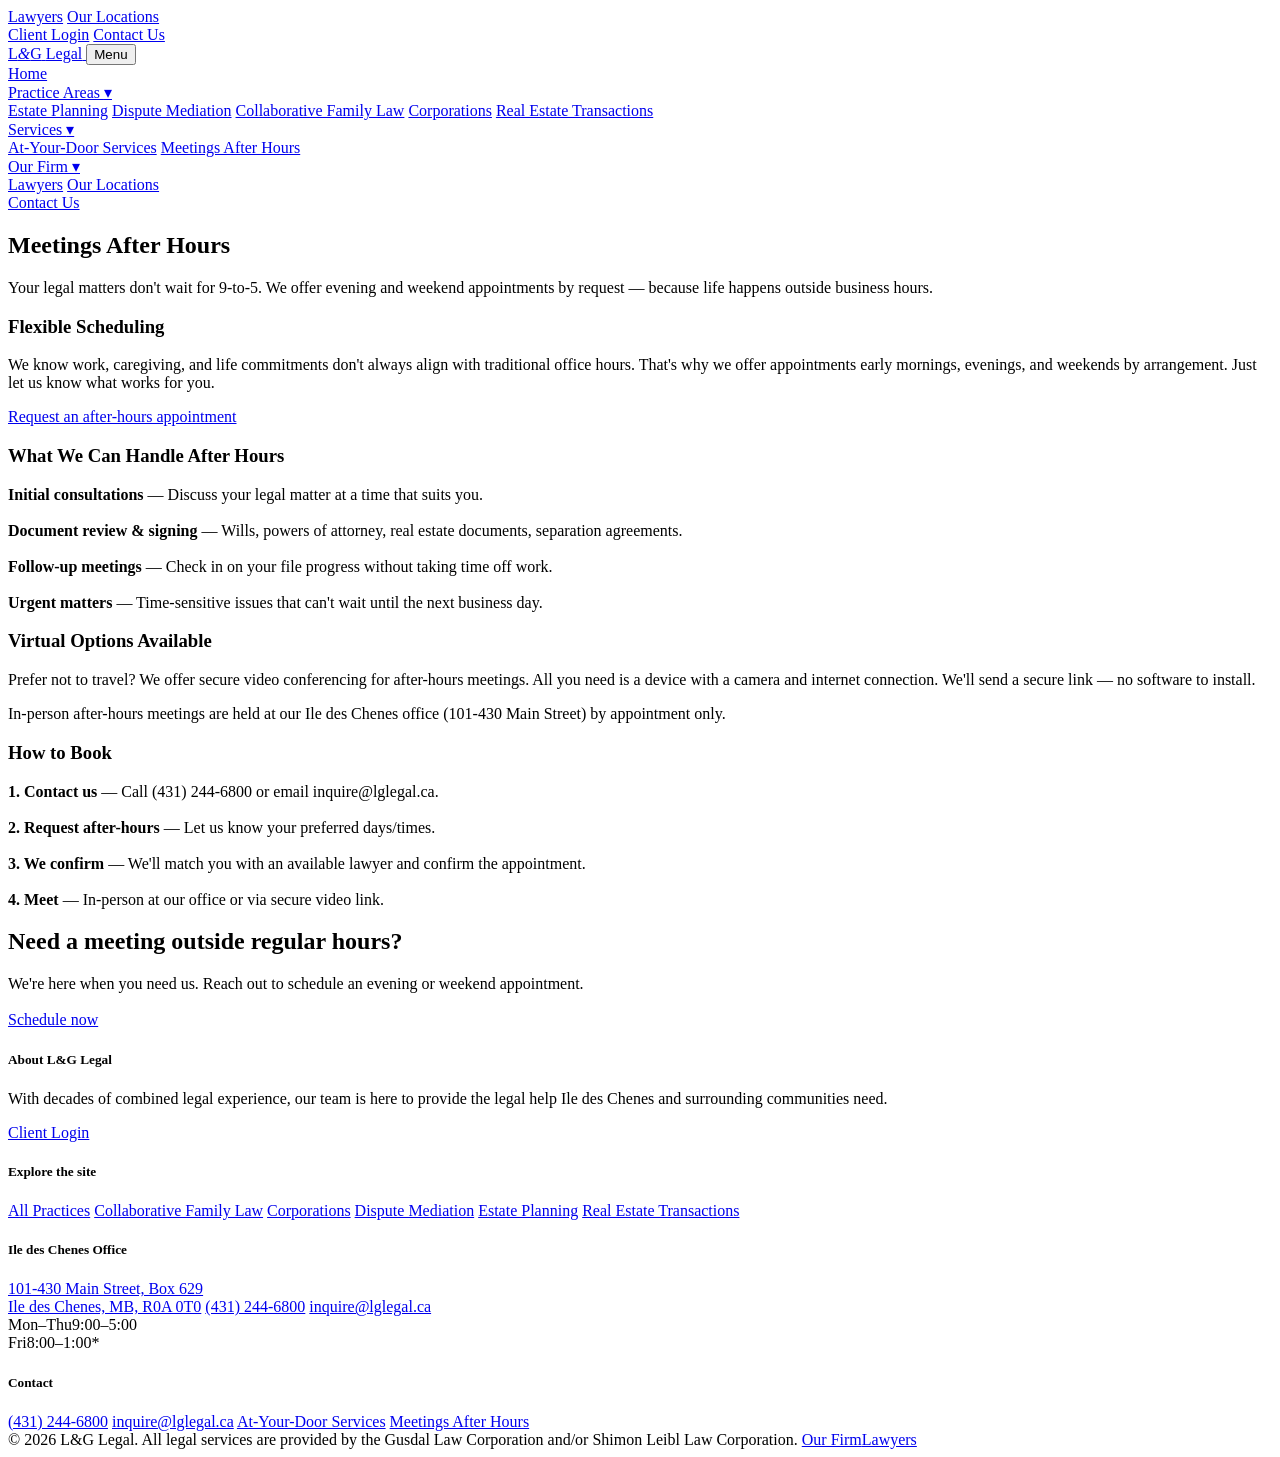
==== after-hours.html @ 97874a37 "Add files via upload" ====
<!DOCTYPE html>
<html lang="en">
<head>
<meta charset="UTF-8">
<meta name="viewport" content="width=device-width, initial-scale=1, viewport-fit=cover">
<title>Meetings After Hours — L&G Legal</title>
<link rel="icon" type="image/svg+xml" href="data:image/svg+xml,<svg xmlns='http://www.w3.org/2000/svg' viewBox='0 0 100 100'><text y='.9em' font-size='90'>⚖</text></svg>">
<link rel="preconnect" href="https://fonts.googleapis.com">
<link rel="preconnect" href="https://fonts.gstatic.com" crossorigin>
<link href="https://fonts.googleapis.com/css2?family=Fraunces:ital,opsz,wght@0,9..144,400;0,9..144,500;0,9..144,600;1,9..144,500&family=Playfair+Display:ital,wght@0,400;0,500;0,600;0,700;1,400;1,500;1,600;1,700&family=Public+Sans:wght@400;500;600;700&display=swap" rel="stylesheet">
<link rel="stylesheet" href="css/styles.css">
</head>
<body>

<header class="site">
  <div class="topbar">
    <div class="wrap">
      <div class="topbar-left">
        <a href="lawyers.html">Lawyers</a>
        <a href="contact.html">Our Locations</a>
      </div>
      <div class="topbar-right">
        <a href="https://client.cosmolex.com" target="_blank" rel="noopener">Client Login</a>
        <a class="btn-contact-sm" href="contact.html">Contact Us</a>
      </div>
    </div>
  </div>
  <div class="wrap navbar">
    <a class="logo" href="index.html">
      <span class="mark">L<em>&</em>G</span>
      <span class="word">Legal</span>
    </a>
    <button class="menu-toggle" id="menuToggle" aria-expanded="false" aria-controls="mainNav">Menu</button>
    <nav class="main" id="mainNav">
      <a href="index.html">Home</a>
      <div class="has-drop" id="paDrop">
        <a href="practice-areas.html">Practice Areas <span class="caret">▾</span></a>
        <div class="dropdown">
          <a href="practice-areas.html#estate-planning">Estate Planning</a>
          <a href="practice-areas.html#dispute-mediation">Dispute Mediation</a>
          <a href="practice-areas.html#collaborative-family-law">Collaborative Family Law</a>
          <a href="practice-areas.html#corporations">Corporations</a>
          <a href="practice-areas.html#real-estate-transactions">Real Estate Transactions</a>
        </div>
      </div>
      <div class="has-drop" id="servicesDrop">
        <a href="#">Services <span class="caret">▾</span></a>
        <div class="dropdown">
          <a href="at-your-door.html">At-Your-Door Services</a>
          <a href="after-hours.html">Meetings After Hours</a>
        </div>
      </div>
      <div class="has-drop" id="firmDrop">
        <a href="lawyers.html">Our Firm <span class="caret">▾</span></a>
        <div class="dropdown">
          <a href="lawyers.html">Lawyers</a>
          <a href="contact.html">Our Locations</a>
        </div>
      </div>
      <a href="contact.html">Contact Us</a>
    </nav>
  </div>
</header>

<main>
  <section class="services-hero">
    <div class="wrap">
      <h1>Meetings After Hours</h1>
      <p>Your legal matters don't wait for 9-to-5. We offer evening and weekend appointments by request — because life happens outside business hours.</p>
    </div>
  </section>

  <section class="services-content">
    <div class="wrap">
      <div class="services-grid">
        <div class="service-card">
          <h3>Flexible Scheduling</h3>
          <p>We know work, caregiving, and life commitments don't always align with traditional office hours. That's why we offer appointments early mornings, evenings, and weekends by arrangement. Just let us know what works for you.</p>
          <a class="btn btn-primary" href="contact.html">Request an after-hours appointment</a>
        </div>
        <div class="service-card">
          <h3>What We Can Handle After Hours</h3>
          <p><strong>Initial consultations</strong> — Discuss your legal matter at a time that suits you.<br><br>
          <strong>Document review & signing</strong> — Wills, powers of attorney, real estate documents, separation agreements.<br><br>
          <strong>Follow-up meetings</strong> — Check in on your file progress without taking time off work.<br><br>
          <strong>Urgent matters</strong> — Time-sensitive issues that can't wait until the next business day.</p>
        </div>
        <div class="service-card">
          <h3>Virtual Options Available</h3>
          <p>Prefer not to travel? We offer secure video conferencing for after-hours meetings. All you need is a device with a camera and internet connection. We'll send a secure link — no software to install.</p>
          <p style="margin-top:1rem;">In-person after-hours meetings are held at our Ile des Chenes office (101-430 Main Street) by appointment only.</p>
        </div>
        <div class="service-card">
          <h3>How to Book</h3>
          <p><strong>1. Contact us</strong> — Call (431) 244-6800 or email inquire@lglegal.ca.<br><br>
          <strong>2. Request after-hours</strong> — Let us know your preferred days/times.<br><br>
          <strong>3. We confirm</strong> — We'll match you with an available lawyer and confirm the appointment.<br><br>
          <strong>4. Meet</strong> — In-person at our office or via secure video link.</p>
        </div>
      </div>
    </div>
  </section>

  <section class="re-callout">
    <div class="wrap">
      <div class="re-intro">
        <h2>Need a meeting outside regular hours?</h2>
        <p>We're here when you need us. Reach out to schedule an evening or weekend appointment.</p>
        <p style="margin-top:18px;"><a class="btn btn-primary" href="contact.html">Schedule now</a></p>
      </div>
    </div>
  </section>
</main>

<footer>
  <div class="wrap">
    <div class="footer-grid">
      <div>
        <h5>About L&G Legal</h5>
        <p>With decades of combined legal experience, our team is here to provide the legal help Ile des Chenes and surrounding communities need.</p>
        <a href="https://client.cosmolex.com" target="_blank" rel="noopener">Client Login</a>
      </div>
      <div>
        <h5>Explore the site</h5>
        <a href="practice-areas.html">All Practices</a>
        <a href="practice-areas.html#collaborative-family-law">Collaborative Family Law</a>
        <a href="practice-areas.html#corporations">Corporations</a>
        <a href="practice-areas.html#dispute-mediation">Dispute Mediation</a>
        <a href="practice-areas.html#estate-planning">Estate Planning</a>
        <a href="practice-areas.html#real-estate-transactions">Real Estate Transactions</a>
      </div>
      <div>
        <h5>Ile des Chenes Office</h5>
        <a href="contact.html#ile-des-chenes" style="margin-bottom:2px;">101-430 Main Street, Box 629<br>Ile des Chenes, MB, R0A 0T0</a>
        <a href="tel:+14312446800">(431) 244-6800</a>
        <a href="mailto:inquire@lglegal.ca">inquire@lglegal.ca</a>
        <div class="foot-hours">
          <div><span>Mon–Thu</span><span>9:00–5:00</span></div>
          <div><span>Fri</span><span>8:00–1:00*</span></div>
        </div>
      </div>
      <div>
        <h5>Contact</h5>
        <a href="tel:+14312446800">(431) 244-6800</a>
        <a href="mailto:inquire@lglegal.ca">inquire@lglegal.ca</a>
        <a href="at-your-door.html">At-Your-Door Services</a>
        <a href="after-hours.html">Meetings After Hours</a>
      </div>
    </div>
    <div class="bottom-bar">
      <span id="copyLine">© 2026 L&G Legal. All legal services are provided by the Gusdal Law Corporation and/or Shimon Leibl Law Corporation.</span>
      <span><a href="lawyers.html" style="display:inline;">Our Firm</a><a href="lawyers.html" style="display:inline;">Lawyers</a></span>
    </div>
  </div>
</footer>

<script src="js/main.js"></script>
</body>
</html>
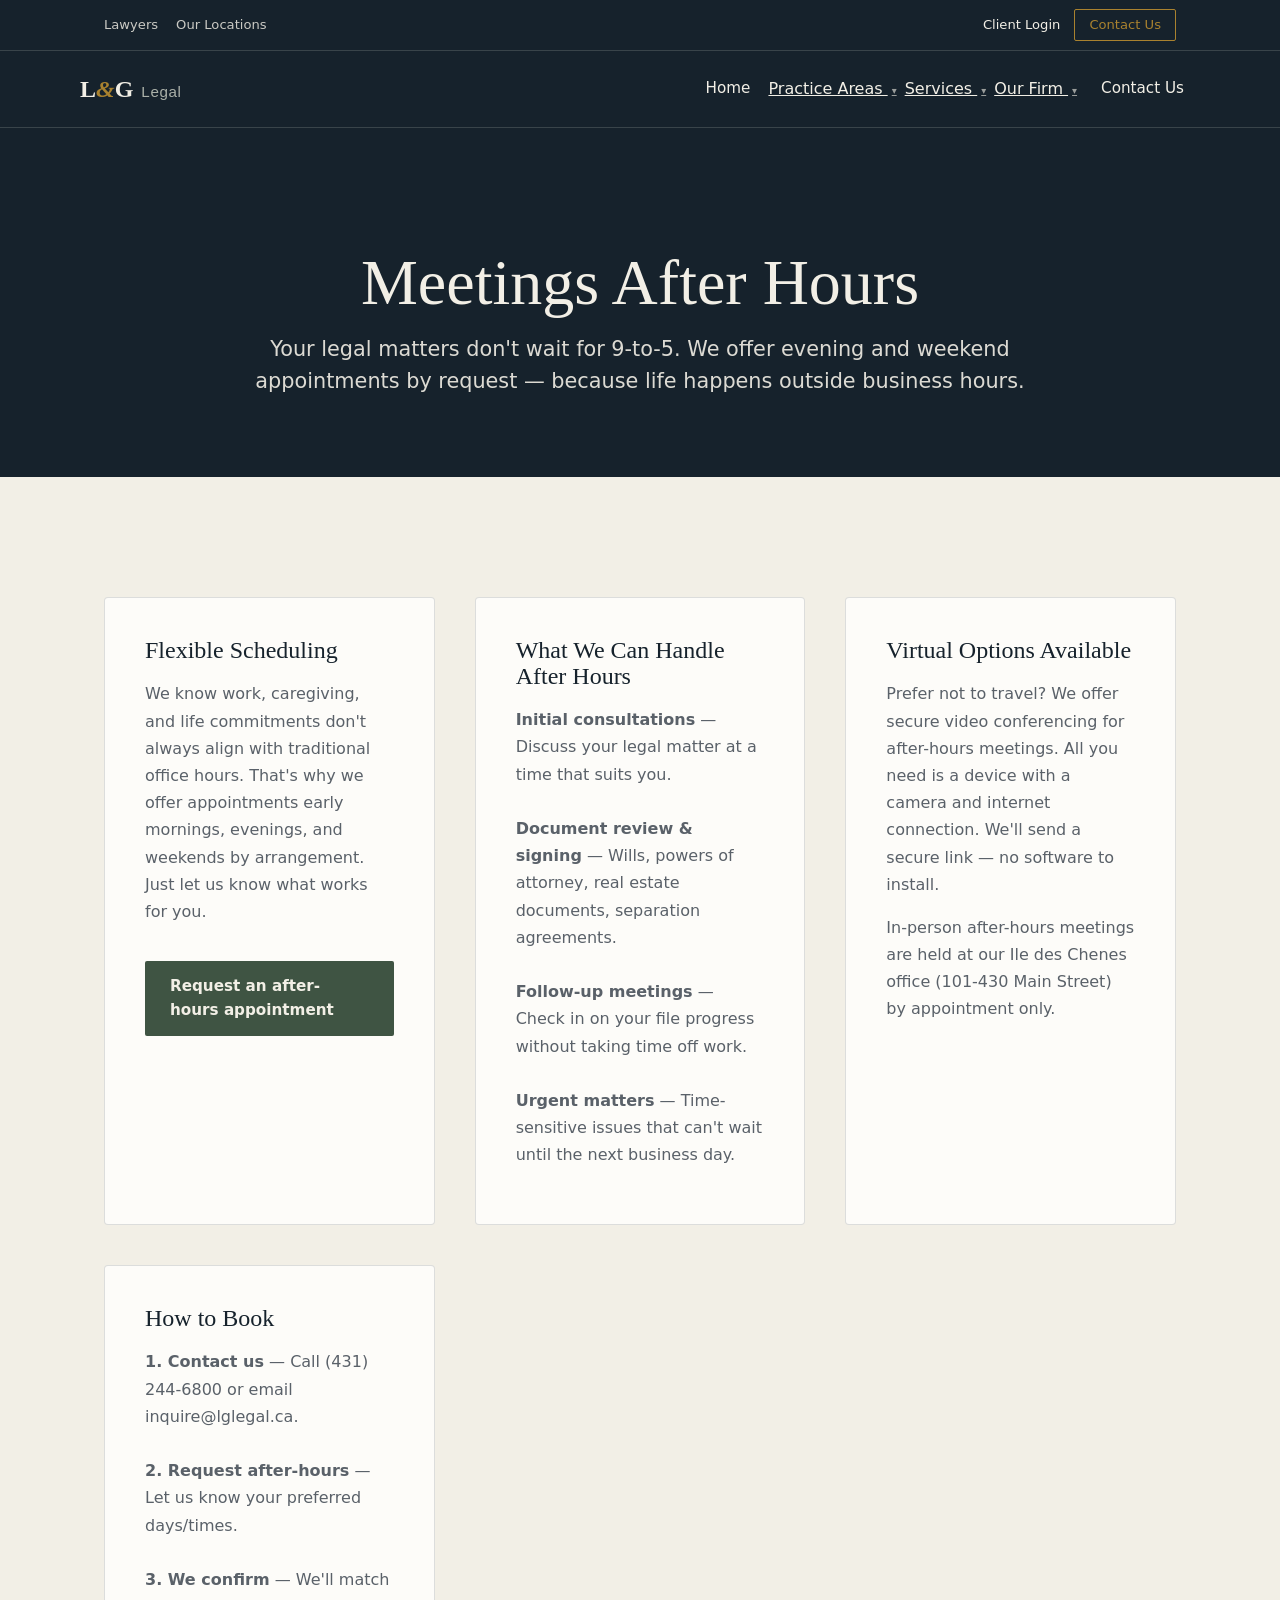
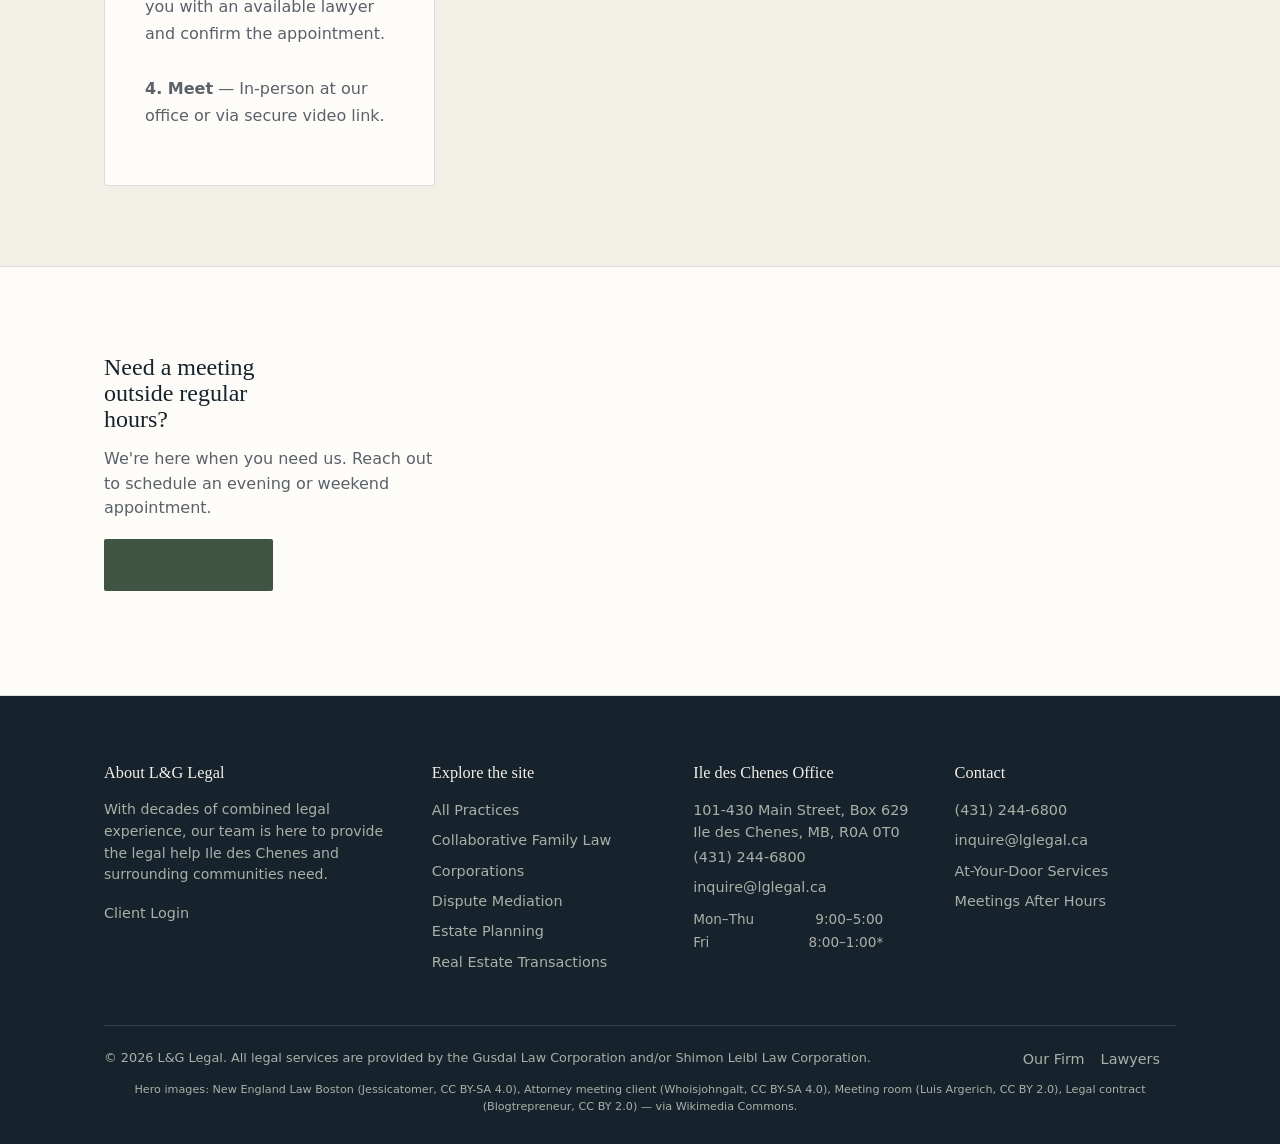
==== commit d67eb0d9: "Updated images" ====
--- a/after-hours.html
+++ b/after-hours.html
@@ -151,6 +151,9 @@
       <span id="copyLine">© 2026 L&G Legal. All legal services are provided by the Gusdal Law Corporation and/or Shimon Leibl Law Corporation.</span>
       <span><a href="lawyers.html" style="display:inline;">Our Firm</a><a href="lawyers.html" style="display:inline;">Lawyers</a></span>
     </div>
+    <div class="image-credits" style="text-align:center; font-size:.7rem; color:var(--text-muted-alt); padding-top:12px; max-width:1120px; margin:0 auto; padding-left:24px; padding-right:24px; line-height:1.5;">
+      Hero images: New England Law Boston (Jessicatomer, CC BY-SA 4.0), Attorney meeting client (Whoisjohngalt, CC BY-SA 4.0), Meeting room (Luis Argerich, CC BY 2.0), Legal contract (Blogtrepreneur, CC BY 2.0) — via Wikimedia Commons.
+    </div>
   </div>
 </footer>
 
--- a/css/styles.css
+++ b/css/styles.css
@@ -0,0 +1,233 @@
+:root{
+    --bg:#f2efe6; --bg-panel:#fdfcf9; --bg-alt:#16222c; --bg-alt-2:#1f303d;
+    --text:#16222c; --text-alt:#f2efe6; --text-muted:#5a6169; --text-muted-alt:#aab0a8;
+    --accent:#a9822f; --accent-2:#3f5443; --border:rgba(22,34,44,.14); --border-alt:rgba(242,239,230,.16);
+    --shadow: 0 1px 2px rgba(22,34,44,.06);
+    padding-top:env(safe-area-inset-top,0px); padding-bottom:env(safe-area-inset-bottom,0px);
+}
+@media (prefers-color-scheme: dark){
+    :root:not([data-theme="light"]){
+      --bg:#12181c; --bg-panel:#1a2329; --bg-alt:#0c1114; --bg-alt-2:#171f24;
+      --text:#eae6da; --text-alt:#eae6da; --text-muted:#a3a89c; --text-muted-alt:#8b9188;
+      --accent:#c9a24c; --accent-2:#7ba081; --border:rgba(234,230,218,.14); --border-alt:rgba(234,230,218,.12);
+      --shadow: 0 1px 2px rgba(0,0,0,.3);
+    }
+}
+:root[data-theme="dark"]{
+    --bg:#12181c; --bg-panel:#1a2329; --bg-alt:#0c1114; --bg-alt-2:#171f24;
+    --text:#eae6da; --text-alt:#eae6da; --text-muted:#a3a89c; --text-muted-alt:#8b9188;
+    --accent:#c9a24c; --accent-2:#7ba081; --border:rgba(234,230,218,.14); --border-alt:rgba(234,230,218,.12);
+}
+*{box-sizing:border-box;}
+html{scroll-behavior:smooth; scroll-padding-top:calc(96px + env(safe-area-inset-top,0px));}
+body{margin:0; background:var(--bg); color:var(--text); font-family:'Public Sans',system-ui,sans-serif; line-height:1.55; -webkit-font-smoothing:antialiased;}
+h1,h2,h3{font-family:'Fraunces',Georgia,serif; font-weight:500; line-height:1.08; margin:0;}
+a{color:inherit;}
+img,svg{max-width:100%;}
+.wrap{max-width:1120px; margin:0 auto; padding:0 24px;}
+section{padding:88px 0;}
+@media(max-width:720px){ section{padding:56px 0;} }
+
+/* header */
+header.site{position:sticky; top:0; z-index:40; background:var(--bg-alt); color:var(--text-alt); border-bottom:1px solid var(--border-alt);}
+.topbar{border-bottom:1px solid var(--border-alt); font-size:.82rem;}
+.topbar .wrap{display:flex; align-items:center; justify-content:space-between; gap:16px; padding-top:9px; padding-bottom:9px; padding-top:calc(9px + env(safe-area-inset-top,0px));}
+.topbar-left{display:flex; gap:18px; flex-wrap:wrap;}
+.topbar-left a{opacity:.82; text-decoration:none;}
+.topbar-left a:hover{opacity:1; color:var(--accent);}
+.serving{display:flex; align-items:center; gap:8px; opacity:.8;}
+.pill{border:1px solid var(--border-alt); border-radius:20px; padding:3px 11px; text-decoration:none; opacity:.85;}
+.pill:hover{border-color:var(--accent); color:var(--accent); opacity:1;}
+.topbar-right{display:flex; align-items:center; gap:14px;}
+.topbar-right a{text-decoration:none;}
+.btn-contact-sm{border:1px solid var(--accent); color:var(--accent); padding:5px 14px; border-radius:2px;}
+.btn-contact-sm:hover{background:var(--accent); color:var(--bg-alt);}
+.navbar{display:flex; align-items:center; justify-content:space-between; padding:16px 0;}
+.logo{display:flex; align-items:baseline; gap:8px; text-decoration:none; font-family:'Playfair Display',Georgia,serif;}
+.logo .mark{font-size:1.5rem; font-weight:600; color:var(--text-alt);}
+.logo .mark em{font-style:italic; color:var(--accent);}
+.logo .word{font-size:.95rem; letter-spacing:.04em; color:var(--text-muted-alt); font-family:'Public Sans',sans-serif;}
+nav.main{display:flex; gap:2px; align-items:center;}
+nav.main > a{position:relative; padding:10px 16px; text-decoration:none; font-size:.95rem;}
+nav.main > .has-drop{display:flex; align-items:center;}
+nav.main > .has-drop > a{padding-right:6px;}
+nav.main > .has-drop:hover .dropdown, nav.main > .has-drop:focus-within .dropdown{display:block;}
+.dropdown{display:none; position:absolute; top:100%; left:0; background:var(--bg-alt-2); border:1px solid var(--border-alt); min-width:230px; padding:6px 0; box-shadow:0 8px 24px rgba(0,0,0,.25);}
+.dropdown a{display:block; padding:9px 18px; font-size:.9rem; text-decoration:none; color:var(--text-alt); opacity:.85;}
+.dropdown a:hover{opacity:1; color:var(--accent); background:rgba(255,255,255,.03);}
+.has-drop{position:relative;}
+.caret{font-size:.62rem; margin-left:4px; opacity:.6;}
+.menu-toggle{display:none; background:none; border:1px solid var(--border-alt); color:var(--text-alt); padding:8px 10px; border-radius:2px;}
+@media(max-width:900px){
+    nav.main{display:none; position:absolute; left:0; right:0; top:100%; background:var(--bg-alt); flex-direction:column; align-items:stretch; border-bottom:1px solid var(--border-alt); padding:6px 0;}
+    nav.main.open{display:flex;}
+    nav.main > a, nav.main > .has-drop > a{padding:12px 24px;}
+    .dropdown{position:static; display:block; border:none; background:rgba(255,255,255,.02); box-shadow:none;}
+    .has-drop:hover .dropdown, .has-drop .dropdown{display:none;}
+    .has-drop.open .dropdown{display:block;}
+    .menu-toggle{display:block;}
+    .topbar-left{display:none;}
+}
+
+/* hero slider */
+.hero{padding:0; overflow:hidden;}
+.hero-slider{position:relative; width:100%; height:100vh; min-height:600px;}
+.slides{display:flex; width:100%; height:100%; transition:transform .6s cubic-bezier(.25,.46,.45,.94);}
+.slide{position:relative; flex:0 0 100%; width:100%; height:100%;}
+.slide-bg{position:absolute; inset:0; z-index:0;}
+.slide-bg img{width:100%; height:100%; object-fit:cover;}
+.slide-bg::after{content:""; position:absolute; inset:0; background:linear-gradient(135deg, rgba(22,34,44,.85) 0%, rgba(22,34,44,.6) 50%, rgba(22,34,44,.4) 100%);}
+@media (prefers-color-scheme: dark){
+    .slide-bg::after{background:linear-gradient(135deg, rgba(18,24,28,.9) 0%, rgba(18,24,28,.7) 50%, rgba(18,24,28,.5) 100%);}
+}
+.slide-content{position:relative; z-index:1; display:flex; flex-direction:column; justify-content:center; align-items:flex-start; height:100%; padding:0 5vw; max-width:1120px; margin:0 auto; color:var(--text-alt); text-align:left;}
+.slide-content h1{font-size:clamp(2.2rem,5vw,4rem); max-width:14ch; line-height:1.1; margin:0 0 1.5rem; font-weight:500; animation:slideUp .8s ease forwards; opacity:0; transform:translateY(30px);}
+.slide-content p{font-size:clamp(1rem,2vw,1.25rem); max-width:55ch; line-height:1.7; margin:0 0 2.5rem; opacity:.9; animation:slideUp .8s .15s ease forwards; opacity:0; transform:translateY(30px);}
+.slide-content .btn{animation:slideUp .8s .3s ease forwards; opacity:0; transform:translateY(30px);}
+@keyframes slideUp{to{opacity:1; transform:none;}}
+.slide:not(.active) .slide-content h1,
+.slide:not(.active) .slide-content p,
+.slide:not(.active) .slide-content .btn{animation:none; opacity:0; transform:translateY(30px);}
+.slide.active .slide-content h1,
+.slide.active .slide-content p,
+.slide.active .slide-content .btn{animation:slideUp .8s ease forwards;}
+.slide.active .slide-content p{animation-delay:.15s;}
+.slide.active .slide-content .btn{animation-delay:.3s;}
+@media (prefers-reduced-motion:reduce){
+    .slide-content h1,.slide-content p,.slide-content .btn{animation:none; opacity:1; transform:none;}
+}
+.slider-nav{position:absolute; top:50%; transform:translateY(-50%); z-index:10; width:56px; height:56px; border-radius:50%; background:rgba(255,255,255,.1); border:1px solid rgba(255,255,255,.2); color:var(--text-alt); font-size:1.8rem; cursor:pointer; display:flex; align-items:center; justify-content:center; transition:background .2s, border-color .2s;}
+.slider-nav:hover{background:var(--accent); border-color:var(--accent);}
+.slider-nav.prev{left:40px;}
+.slider-nav.next{right:40px;}
+@media(max-width:720px){
+    .slider-nav{width:44px; height:44px; font-size:1.4rem;}
+    .slider-nav.prev{left:16px;}
+    .slider-nav.next{right:16px;}
+}
+.slider-dots{position:absolute; bottom:40px; left:50%; transform:translateX(-50%); display:flex; gap:10px; z-index:10;}
+.slider-dots button{width:12px; height:12px; border-radius:50%; border:none; background:rgba(255,255,255,.4); cursor:pointer; transition:background .2s, transform .2s;}
+.slider-dots button.active{background:var(--accent); transform:scale(1.2);}
+.slider-dots button:hover{background:var(--accent);}
+@media(max-width:720px){ .slider-dots{bottom:24px;} }
+
+/* about */
+.about{background:var(--bg-alt); color:var(--text-alt);}
+.about .wrap{display:grid; grid-template-columns:1.3fr .7fr; gap:64px;}
+@media(max-width:860px){ .about .wrap{grid-template-columns:1fr; gap:40px;} }
+.about h2{font-size:clamp(1.6rem,3vw,2.2rem); margin-bottom:20px;}
+.about p{color:var(--text-muted-alt); max-width:56ch; margin:0 0 16px;}
+.about p:last-of-type{color:var(--text-alt); font-style:italic;}
+.stat{border-left:2px solid var(--accent); padding-left:22px;}
+.stat .num{font-family:'Fraunces',serif; font-size:3rem; color:var(--accent); display:block;}
+.stat .label{color:var(--text-muted-alt); font-size:.95rem;}
+
+/* practice areas — ledger rows */
+.section-head{max-width:52ch; margin-bottom:44px;}
+.section-head h2{font-size:clamp(1.6rem,3vw,2.2rem);}
+.section-head p{color:var(--text-muted); margin-top:10px;}
+.ledger{border-top:1px solid var(--border);}
+.ledger-row{display:grid; grid-template-columns:260px 1fr auto; gap:24px; align-items:center; padding:26px 0; border-bottom:1px solid var(--border);}
+@media(max-width:720px){ .ledger-row{grid-template-columns:1fr; gap:8px;} }
+.ledger-row h3{font-size:1.25rem; font-weight:500;}
+.ledger-row p{margin:0; color:var(--text-muted); font-size:.96rem;}
+.ledger-row a.ask{text-decoration:none; color:var(--accent-2); font-size:.9rem; font-weight:600; white-space:nowrap; border-bottom:1px solid transparent;}
+.ledger-row a.ask:hover{border-color:var(--accent-2);}
+
+/* real estate callout */
+.re-callout{background:var(--bg-panel); border-top:1px solid var(--border); border-bottom:1px solid var(--border);}
+.re-callout .wrap{display:grid; grid-template-columns:1fr 1fr 1fr; gap:36px;}
+@media(max-width:860px){ .re-callout .wrap{grid-template-columns:1fr;} }
+.re-intro h2{font-size:1.5rem; max-width:16ch;}
+.re-intro p{color:var(--text-muted); margin-top:14px;}
+.re-intro a{color:var(--accent-2); font-weight:600; text-decoration:none;}
+.re-card{border-left:2px solid var(--accent); padding-left:20px;}
+.re-card h4{font-family:'Fraunces',serif; font-weight:500; font-size:1.15rem; margin:0 0 8px;}
+.re-card a{display:block; text-decoration:none; color:var(--text); margin-bottom:4px;}
+.re-card a:hover{color:var(--accent-2);}
+.re-card .addr{color:var(--text-muted); font-size:.92rem; margin-top:6px;}
+
+/* services pages */
+.services-hero{background:var(--bg-alt); color:var(--text-alt); padding:120px 0 80px; text-align:center;}
+.services-hero h1{font-size:clamp(2.5rem,5vw,4rem); margin-bottom:1rem;}
+.services-hero p{font-size:clamp(1.1rem,2vw,1.3rem); max-width:60ch; margin:0 auto; opacity:.9;}
+.services-content{padding:80px 0;}
+.services-grid{display:grid; grid-template-columns:repeat(auto-fit, minmax(300px, 1fr)); gap:40px; margin-top:40px;}
+.service-card{background:var(--bg-panel); border:1px solid var(--border); padding:40px; border-radius:4px; transition:transform .2s, box-shadow .2s;}
+.service-card:hover{transform:translateY(-4px); box-shadow:0 12px 32px rgba(22,34,44,.1);}
+.service-card h3{font-family:'Fraunces',serif; font-size:1.5rem; margin-bottom:1rem; color:var(--text);}
+.service-card p{color:var(--text-muted); line-height:1.7;}
+.service-card .btn{margin-top:20px;}
+
+/* lawyers */
+.lawyers-grid{display:grid; grid-template-columns:repeat(3,1fr); gap:44px; margin-top:8px;}
+@media(max-width:860px){ .lawyers-grid{grid-template-columns:1fr; gap:40px;} }
+.avatar{width:76px; height:76px; border-radius:50%; border:1.5px solid var(--accent); display:flex; align-items:center; justify-content:center; font-family:'Fraunces',serif; font-size:1.4rem; color:var(--accent); margin-bottom:18px;}
+.lawyer h3{font-size:1.3rem; margin-bottom:4px; font-weight:500;}
+.lawyer .role{color:var(--accent-2); font-size:.85rem; font-weight:600; margin-bottom:12px; display:block;}
+.lawyer p{color:var(--text-muted); font-size:.96rem; margin:0;}
+
+/* process */
+.process{background:var(--bg-alt); color:var(--text-alt);}
+.process .section-head p{color:var(--text-muted-alt);}
+.steps{display:grid; grid-template-columns:repeat(3,1fr); gap:36px; counter-reset:step;}
+@media(max-width:860px){ .steps{grid-template-columns:1fr;} }
+.step{border-top:2px solid var(--accent); padding-top:18px;}
+.step .n{font-family:'Fraunces',serif; color:var(--accent); font-size:1.1rem; display:block; margin-bottom:10px;}
+.step h3{font-size:1.15rem; font-weight:500; margin-bottom:10px;}
+.step p{color:var(--text-muted-alt); font-size:.95rem; margin:0;}
+
+/* contact */
+.contact .wrap{display:grid; grid-template-columns:1fr 1fr; gap:60px; align-items:start;}
+@media(max-width:900px){ .contact .wrap{grid-template-columns:1fr;} }
+.offices{display:grid; gap:26px; margin-top:30px;}
+.office{border:1px solid var(--border); padding:22px 24px; background:var(--bg-panel);}
+.office h4{font-family:'Fraunces',serif; font-weight:500; font-size:1.15rem; margin-bottom:10px;}
+.office .addr, .office .phone, .office a{display:block; color:var(--text-muted); text-decoration:none; font-size:.95rem; margin-bottom:4px;}
+.office a:hover{color:var(--accent-2);}
+.hours{margin-top:12px; font-size:.88rem; color:var(--text-muted); border-top:1px solid var(--border); padding-top:12px;}
+.hours div{display:flex; justify-content:space-between; max-width:220px; padding:2px 0;}
+.hours .note{margin-top:8px; font-size:.78rem;}
+
+.form-panel{background:var(--bg-panel); border:1px solid var(--border); padding:32px;}
+.form-panel h3{font-size:1.3rem; font-weight:500; margin-bottom:6px;}
+.form-panel > p{color:var(--text-muted); font-size:.92rem; margin:0 0 24px;}
+.field-row{display:grid; grid-template-columns:1fr 1fr; gap:16px;}
+@media(max-width:520px){ .field-row{grid-template-columns:1fr;} }
+label{display:block; font-size:.8rem; color:var(--text-muted); margin-bottom:5px;}
+.req{color:var(--accent);}
+input, textarea{width:100%; border:none; border-bottom:1px solid var(--border); background:transparent; padding:9px 2px; font:inherit; color:var(--text); margin-bottom:20px;}
+input:focus, textarea:focus{outline:none; border-bottom-color:var(--accent);}
+textarea{resize:vertical; min-height:90px;}
+button[type="submit"]{background:var(--accent-2); color:#f2efe6; border:none; padding:13px 26px; font-size:.95rem; font-weight:600; cursor:pointer; border-radius:2px;}
+button[type="submit"]:hover{background:#324a37;}
+button:focus-visible, a:focus-visible, input:focus-visible, textarea:focus-visible{outline:2px solid var(--accent); outline-offset:2px;}
+.thanks{display:none; padding:20px 0;}
+.thanks.show{display:block;}
+.thanks h3{margin-bottom:8px;}
+
+/* footer */
+footer{background:var(--bg-alt); color:var(--text-muted-alt); padding:64px 0 28px; padding-bottom:calc(28px + env(safe-area-inset-bottom,0px));}
+.footer-grid{display:grid; grid-template-columns:1.3fr 1fr 1fr 1fr; gap:40px;}
+@media(max-width:860px){ .footer-grid{grid-template-columns:1fr 1fr; row-gap:36px;} }
+@media(max-width:520px){ .footer-grid{grid-template-columns:1fr;} }
+footer h5{color:var(--text-alt); font-family:'Fraunces',serif; font-weight:500; font-size:1.02rem; margin:0 0 14px;}
+footer a{display:block; text-decoration:none; color:var(--text-muted-alt); font-size:.9rem; margin-bottom:8px;}
+footer a:hover{color:var(--accent);}
+footer p{font-size:.88rem; margin:0 0 16px;}
+.foot-hours{font-size:.85rem; margin-top:10px;}
+.foot-hours div{display:flex; justify-content:space-between; max-width:190px; padding:1px 0;}
+.bottom-bar{border-top:1px solid var(--border-alt); margin-top:44px; padding-top:22px; font-size:.8rem; display:flex; justify-content:space-between; flex-wrap:wrap; gap:10px;}
+.bottom-bar a{display:inline; margin-right:16px;}
+
+/* btn */
+.btn{display:inline-block; padding:13px 24px; text-decoration:none; font-size:.95rem; font-weight:600; border-radius:2px; border:1px solid transparent;}
+.btn-primary{background:var(--accent-2); color:#f2efe6;}
+.btn-primary:hover{background:#324a37;}
+.btn-outline{border-color:var(--border); color:var(--text);}
+.btn-outline:hover{border-color:var(--accent); color:var(--accent);}
+
+/* page header for subpages */
+.page-header{background:var(--bg-alt); color:var(--text-alt); padding:100px 0 60px; text-align:center;}
+.page-header h1{font-size:clamp(2.5rem,5vw,4rem); margin-bottom:1rem;}
+.page-header p{font-size:clamp(1.1rem,2vw,1.3rem); max-width:60ch; margin:0 auto; opacity:.9;}
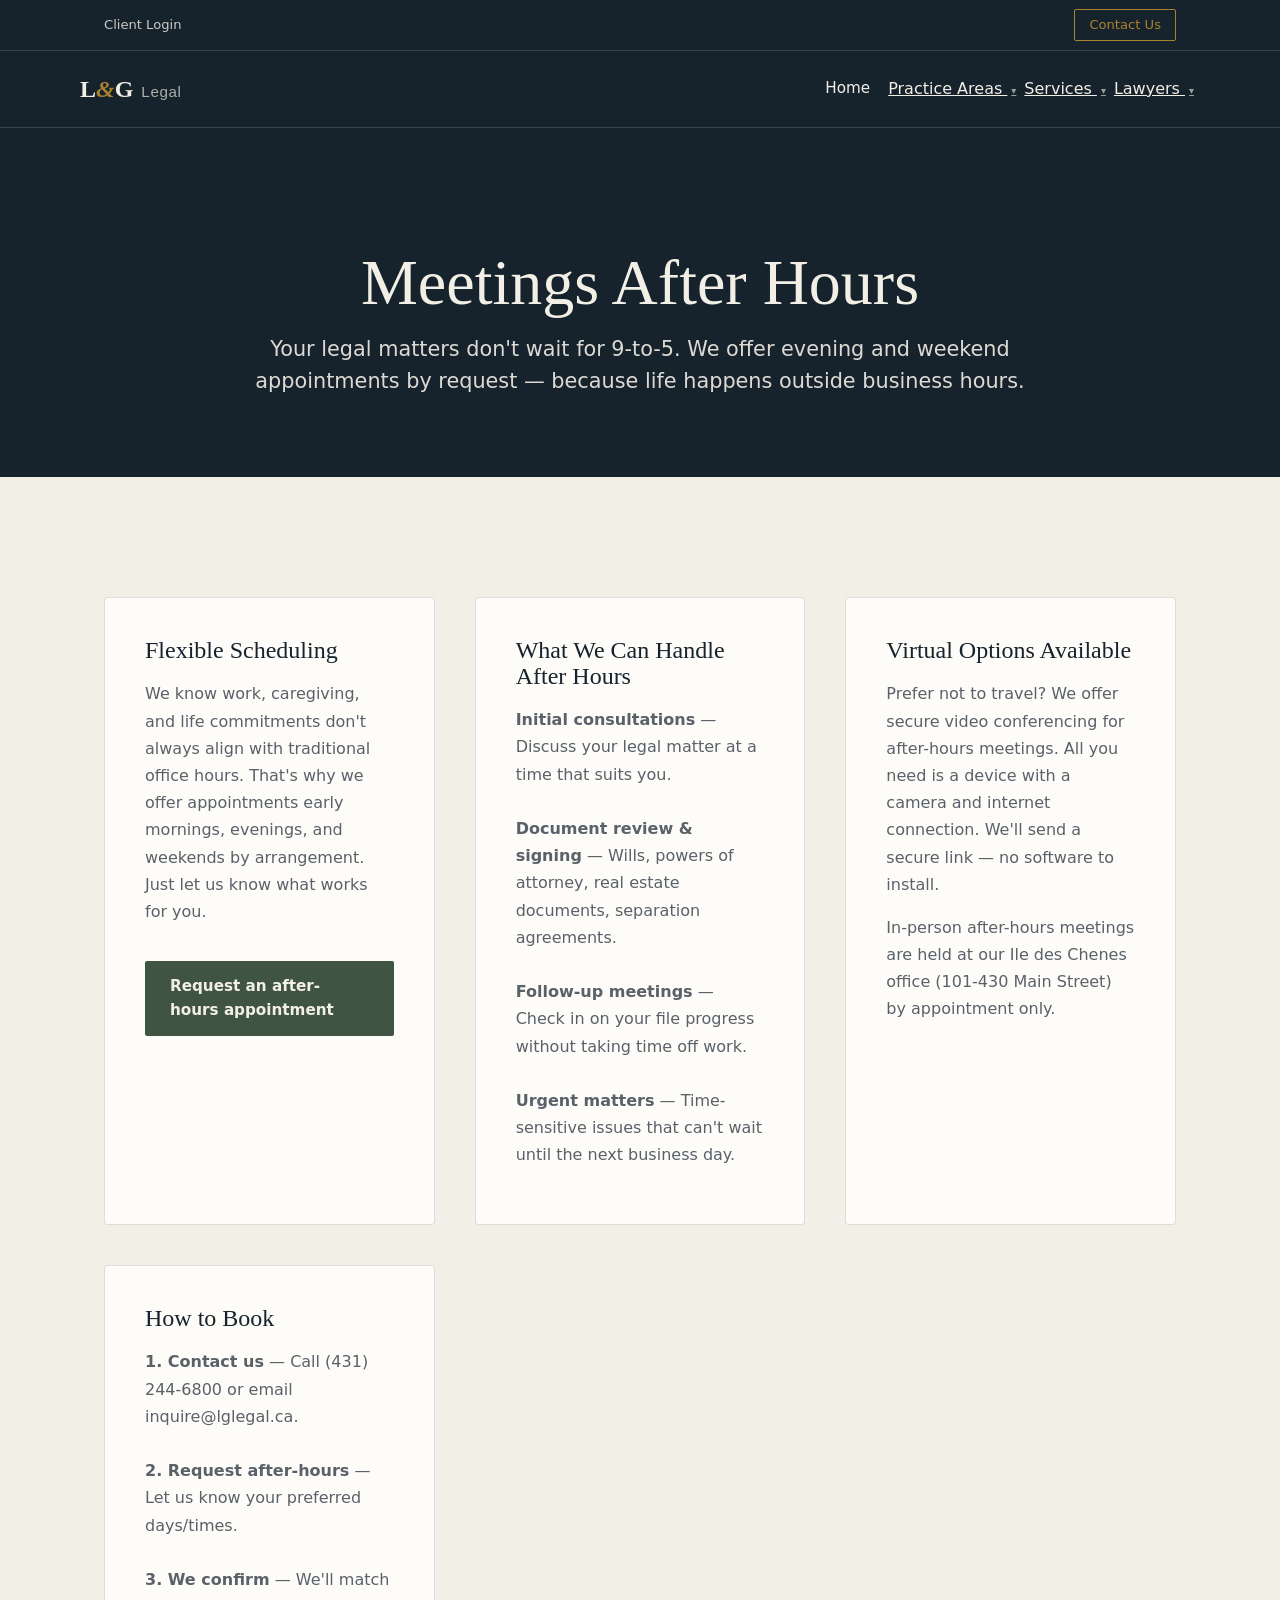
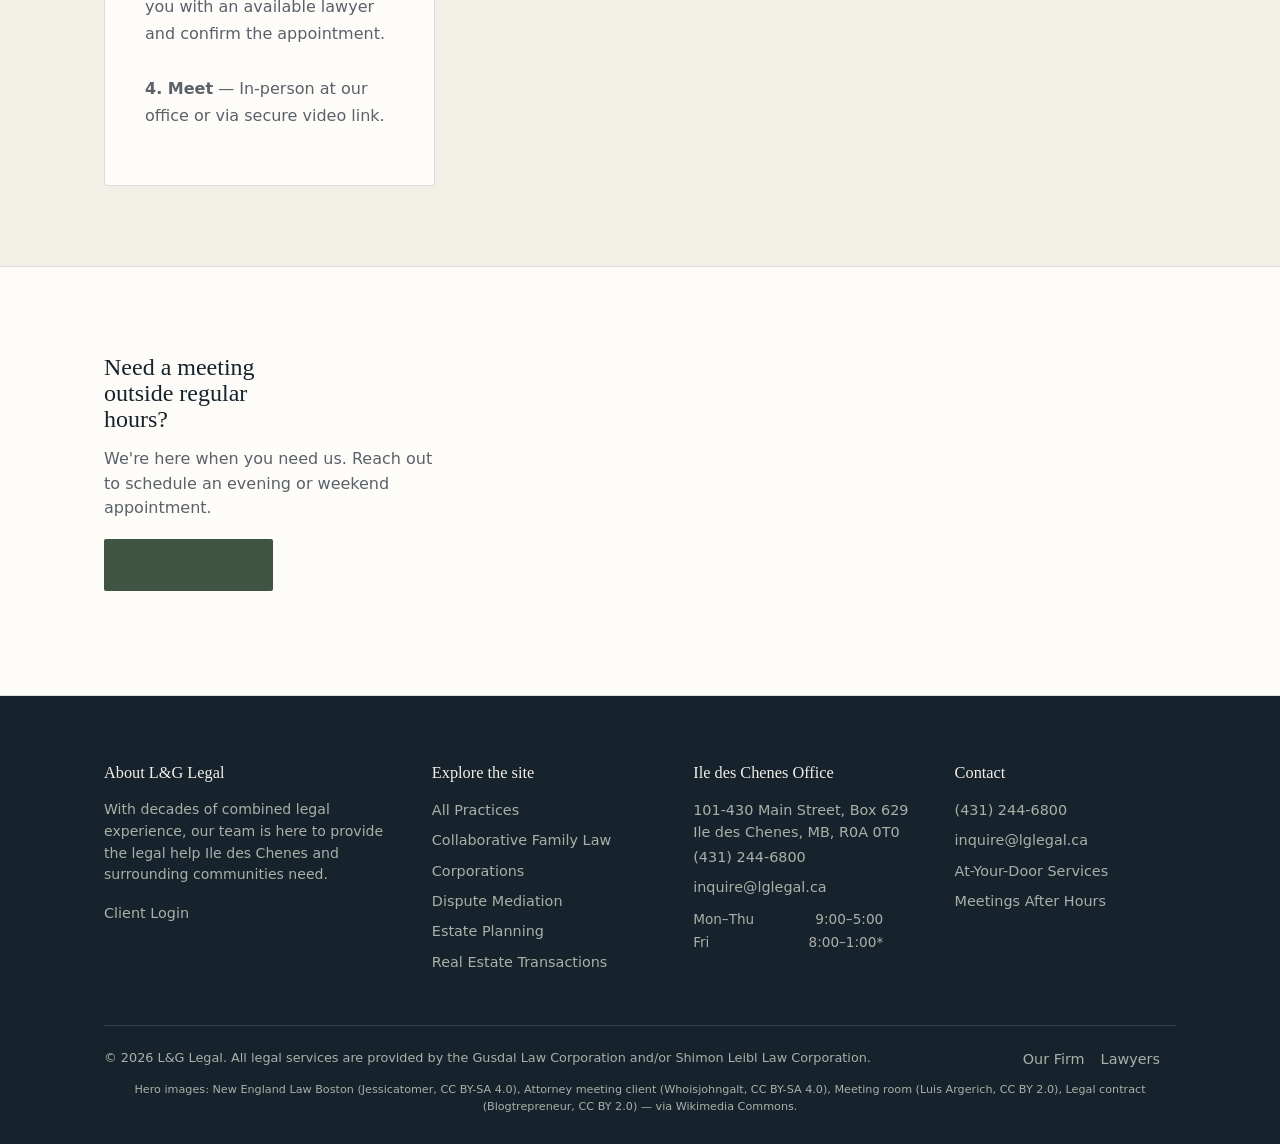
==== commit 57c75415: "Add files via upload" ====
--- a/after-hours.html
+++ b/after-hours.html
@@ -16,11 +16,9 @@
   <div class="topbar">
     <div class="wrap">
       <div class="topbar-left">
-        <a href="lawyers.html">Lawyers</a>
-        <a href="contact.html">Our Locations</a>
+        <a href="https://client.cosmolex.com" target="_blank" rel="noopener">Client Login</a>
       </div>
       <div class="topbar-right">
-        <a href="https://client.cosmolex.com" target="_blank" rel="noopener">Client Login</a>
         <a class="btn-contact-sm" href="contact.html">Contact Us</a>
       </div>
     </div>
@@ -36,11 +34,11 @@
       <div class="has-drop" id="paDrop">
         <a href="practice-areas.html">Practice Areas <span class="caret">▾</span></a>
         <div class="dropdown">
-          <a href="practice-areas.html#estate-planning">Estate Planning</a>
-          <a href="practice-areas.html#dispute-mediation">Dispute Mediation</a>
-          <a href="practice-areas.html#collaborative-family-law">Collaborative Family Law</a>
-          <a href="practice-areas.html#corporations">Corporations</a>
-          <a href="practice-areas.html#real-estate-transactions">Real Estate Transactions</a>
+          <a href="estate-planning.html">Estate Planning</a>
+          <a href="dispute-mediation.html">Dispute Mediation</a>
+          <a href="collaborative-family-law.html">Collaborative Family Law</a>
+          <a href="corporations.html">Corporations</a>
+          <a href="real-estate-transactions.html">Real Estate Transactions</a>
         </div>
       </div>
       <div class="has-drop" id="servicesDrop">
@@ -51,13 +49,11 @@
         </div>
       </div>
       <div class="has-drop" id="firmDrop">
-        <a href="lawyers.html">Our Firm <span class="caret">▾</span></a>
+        <a href="lawyers.html" class="nav-btn">Lawyers <span class="caret">▾</span></a>
         <div class="dropdown">
           <a href="lawyers.html">Lawyers</a>
-          <a href="contact.html">Our Locations</a>
         </div>
       </div>
-      <a href="contact.html">Contact Us</a>
     </nav>
   </div>
 </header>
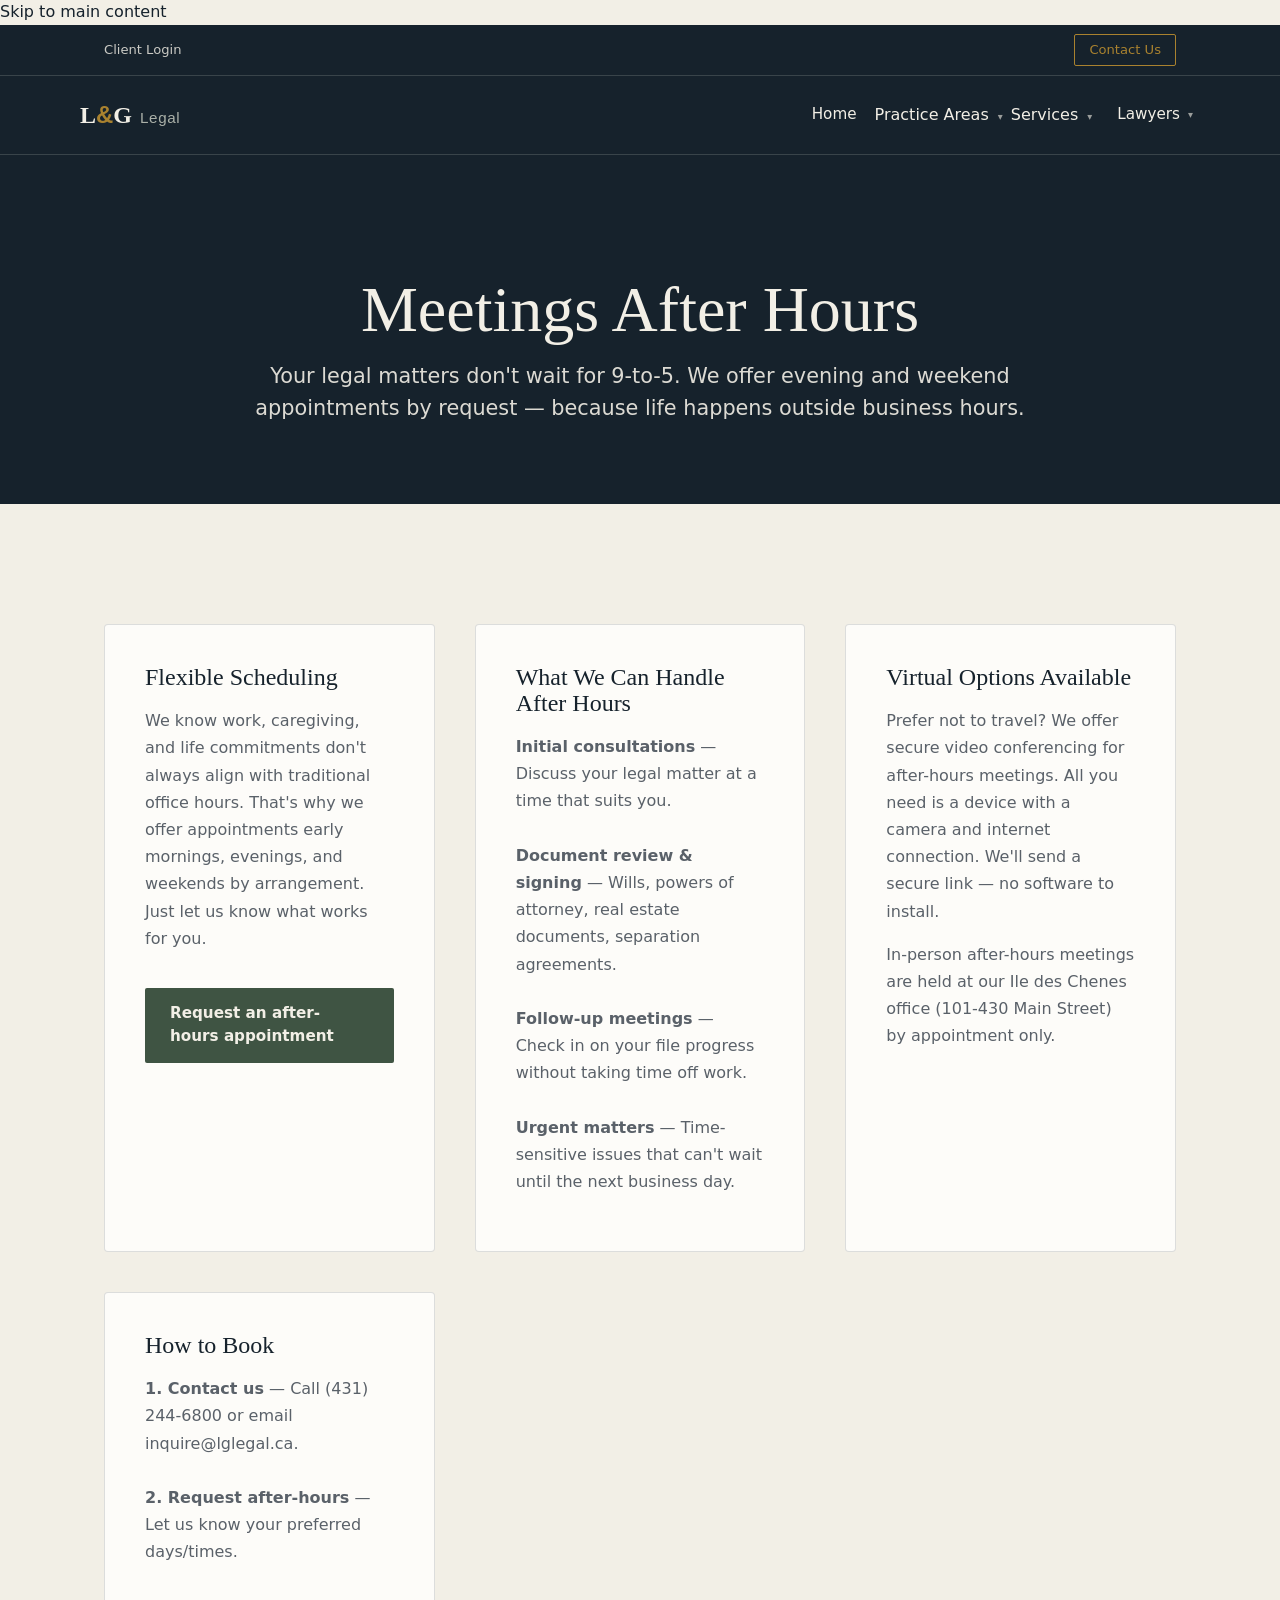
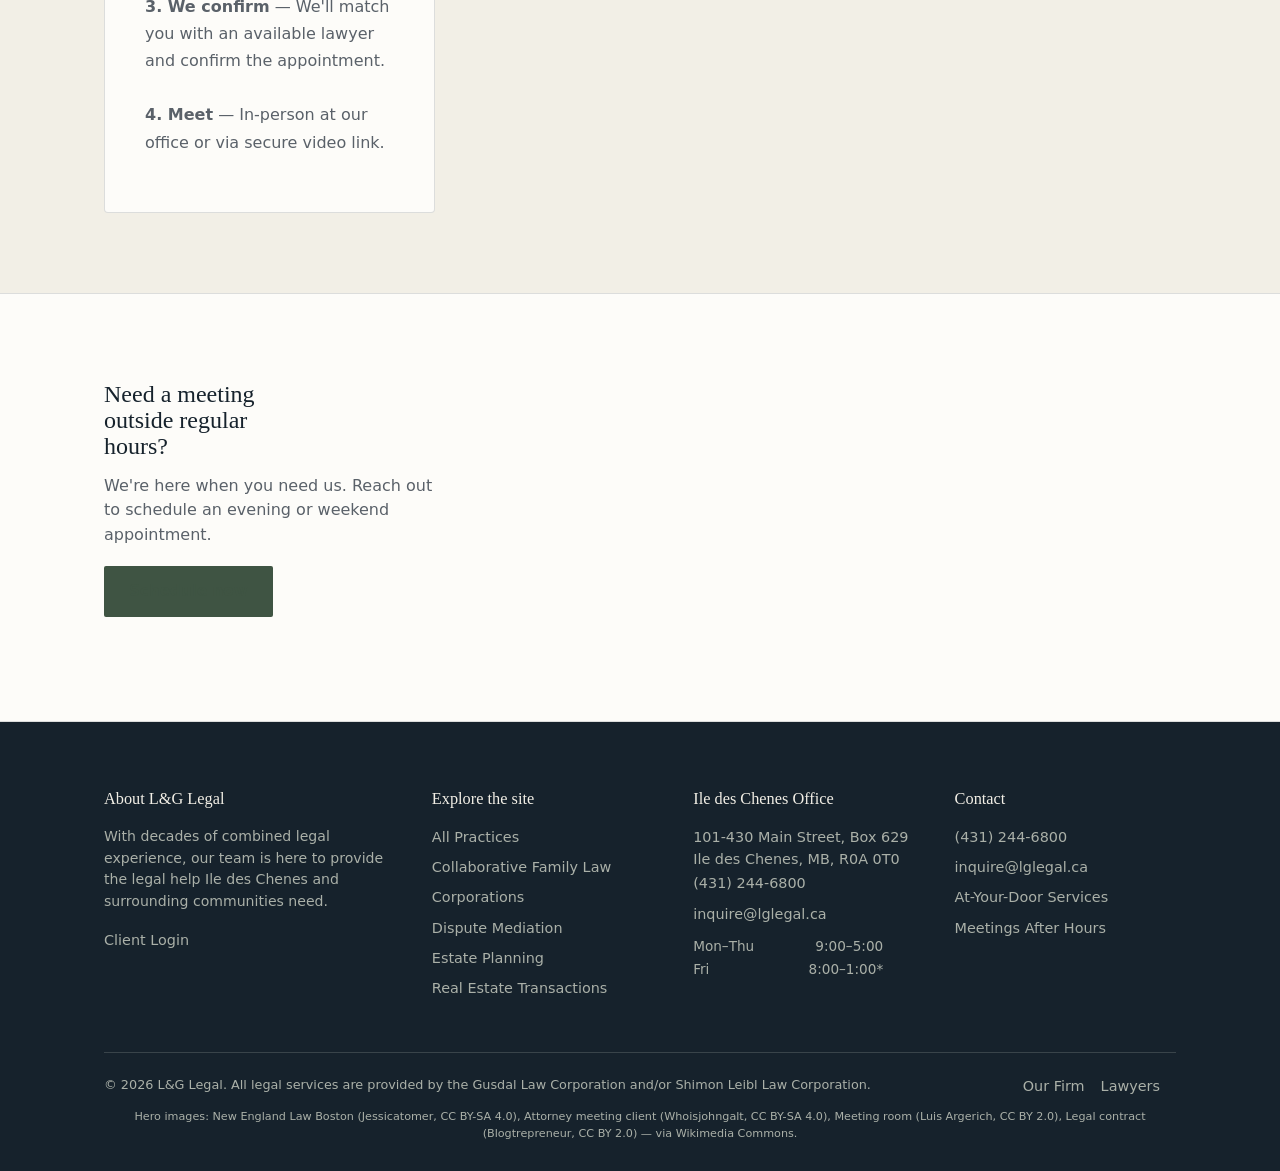
==== commit 8298b1bd: "Add files via upload" ====
--- a/after-hours.html
+++ b/after-hours.html
@@ -3,14 +3,22 @@
 <head>
 <meta charset="UTF-8">
 <meta name="viewport" content="width=device-width, initial-scale=1, viewport-fit=cover">
+<meta name="theme-color" content="#16222c">
+<meta name="apple-mobile-web-app-capable" content="yes">
+<meta name="apple-mobile-web-app-status-bar-style" content="black-translucent">
+<meta name="apple-mobile-web-app-title" content="L&G Legal">
+<meta name="mobile-web-app-capable" content="yes">
+<link rel="manifest" href="manifest.json">
+<link rel="apple-touch-icon" href="images/icon-192.png">
+<link rel="icon" type="image/svg+xml" href="data:image/svg+xml,<svg xmlns='http://www.w3.org/2000/svg' viewBox='0 0 100 100'><text y='.9em' font-size='90'>⚖</text></svg>">
 <title>Meetings After Hours — L&G Legal</title>
-<link rel="icon" type="image/svg+xml" href="data:image/svg+xml,<svg xmlns='http://www.w3.org/2000/svg' viewBox='0 0 100 100'><text y='.9em' font-size='90'>⚖</text></svg>">
 <link rel="preconnect" href="https://fonts.googleapis.com">
 <link rel="preconnect" href="https://fonts.gstatic.com" crossorigin>
 <link href="https://fonts.googleapis.com/css2?family=Fraunces:ital,opsz,wght@0,9..144,400;0,9..144,500;0,9..144,600;1,9..144,500&family=Playfair+Display:ital,wght@0,400;0,500;0,600;0,700;1,400;1,500;1,600;1,700&family=Public+Sans:wght@400;500;600;700&display=swap" rel="stylesheet">
 <link rel="stylesheet" href="css/styles.css">
 </head>
 <body>
+<a href="#main" class="skip-link">Skip to main content</a>
 
 <header class="site">
   <div class="topbar">
@@ -58,7 +66,7 @@
   </div>
 </header>
 
-<main>
+<main id="main">
   <section class="services-hero">
     <div class="wrap">
       <h1>Meetings After Hours</h1>
--- a/css/styles.css
+++ b/css/styles.css
@@ -22,7 +22,7 @@
 html{scroll-behavior:smooth; scroll-padding-top:calc(96px + env(safe-area-inset-top,0px));}
 body{margin:0; background:var(--bg); color:var(--text); font-family:'Public Sans',system-ui,sans-serif; line-height:1.55; -webkit-font-smoothing:antialiased;}
 h1,h2,h3{font-family:'Fraunces',Georgia,serif; font-weight:500; line-height:1.08; margin:0;}
-a{color:inherit;}
+a{color:inherit; text-decoration:none;}
 img,svg{max-width:100%;}
 .wrap{max-width:1120px; margin:0 auto; padding:0 24px;}
 section{padding:88px 0;}
@@ -45,7 +45,7 @@
 .navbar{display:flex; align-items:center; justify-content:space-between; padding:16px 0;}
 .logo{display:flex; align-items:baseline; gap:8px; text-decoration:none; font-family:'Playfair Display',Georgia,serif;}
 .logo .mark{font-size:1.5rem; font-weight:600; color:var(--text-alt);}
-.logo .mark em{font-style:italic; color:var(--accent);}
+.logo .mark em{font-family:Arial,sans-serif; font-style:normal; color:var(--accent);}
 .logo .word{font-size:.95rem; letter-spacing:.04em; color:var(--text-muted-alt); font-family:'Public Sans',sans-serif;}
 nav.main{display:flex; gap:2px; align-items:center;}
 nav.main > a{position:relative; padding:10px 16px; text-decoration:none; font-size:.95rem;}
@@ -57,11 +57,13 @@
 .dropdown a:hover{opacity:1; color:var(--accent); background:rgba(255,255,255,.03);}
 .has-drop{position:relative;}
 .caret{font-size:.62rem; margin-left:4px; opacity:.6;}
+.nav-btn{display:inline-flex; align-items:center; gap:4px; padding:10px 16px; font-size:.95rem; font-weight:500; color:var(--text-alt); background:transparent; border:1px solid transparent; border-radius:2px; text-decoration:none; transition:background .2s, border-color .2s;}
+.nav-btn:hover{background:rgba(255,255,255,.1); border-color:rgba(255,255,255,.2);}
 .menu-toggle{display:none; background:none; border:1px solid var(--border-alt); color:var(--text-alt); padding:8px 10px; border-radius:2px;}
 @media(max-width:900px){
     nav.main{display:none; position:absolute; left:0; right:0; top:100%; background:var(--bg-alt); flex-direction:column; align-items:stretch; border-bottom:1px solid var(--border-alt); padding:6px 0;}
     nav.main.open{display:flex;}
-    nav.main > a, nav.main > .has-drop > a{padding:12px 24px;}
+    nav.main > a, nav.main > .has-drop > a, nav.main > .has-drop > .nav-btn{padding:12px 24px; display:flex; align-items:center; justify-content:space-between;}
     .dropdown{position:static; display:block; border:none; background:rgba(255,255,255,.02); box-shadow:none;}
     .has-drop:hover .dropdown, .has-drop .dropdown{display:none;}
     .has-drop.open .dropdown{display:block;}
@@ -162,7 +164,7 @@
 /* lawyers */
 .lawyers-grid{display:grid; grid-template-columns:repeat(3,1fr); gap:44px; margin-top:8px;}
 @media(max-width:860px){ .lawyers-grid{grid-template-columns:1fr; gap:40px;} }
-.avatar{width:76px; height:76px; border-radius:50%; border:1.5px solid var(--accent); display:flex; align-items:center; justify-content:center; font-family:'Fraunces',serif; font-size:1.4rem; color:var(--accent); margin-bottom:18px;}
+.avatar{width:76px; height:76px; border-radius:50%; border:1.5px solid var(--accent); background-size:cover; background-position:center; background-repeat:no-repeat; margin-bottom:18px;}
 .lawyer h3{font-size:1.3rem; margin-bottom:4px; font-weight:500;}
 .lawyer .role{color:var(--accent-2); font-size:.85rem; font-weight:600; margin-bottom:12px; display:block;}
 .lawyer p{color:var(--text-muted); font-size:.96rem; margin:0;}
@@ -230,4 +232,4 @@
 /* page header for subpages */
 .page-header{background:var(--bg-alt); color:var(--text-alt); padding:100px 0 60px; text-align:center;}
 .page-header h1{font-size:clamp(2.5rem,5vw,4rem); margin-bottom:1rem;}
-.page-header p{font-size:clamp(1.1rem,2vw,1.3rem); max-width:60ch; margin:0 auto; opacity:.9;}
+.page-header p{font-size:clamp(1.1rem,2vw,1.3rem); max-width:60ch; margin:0 auto; opacity:.9;}
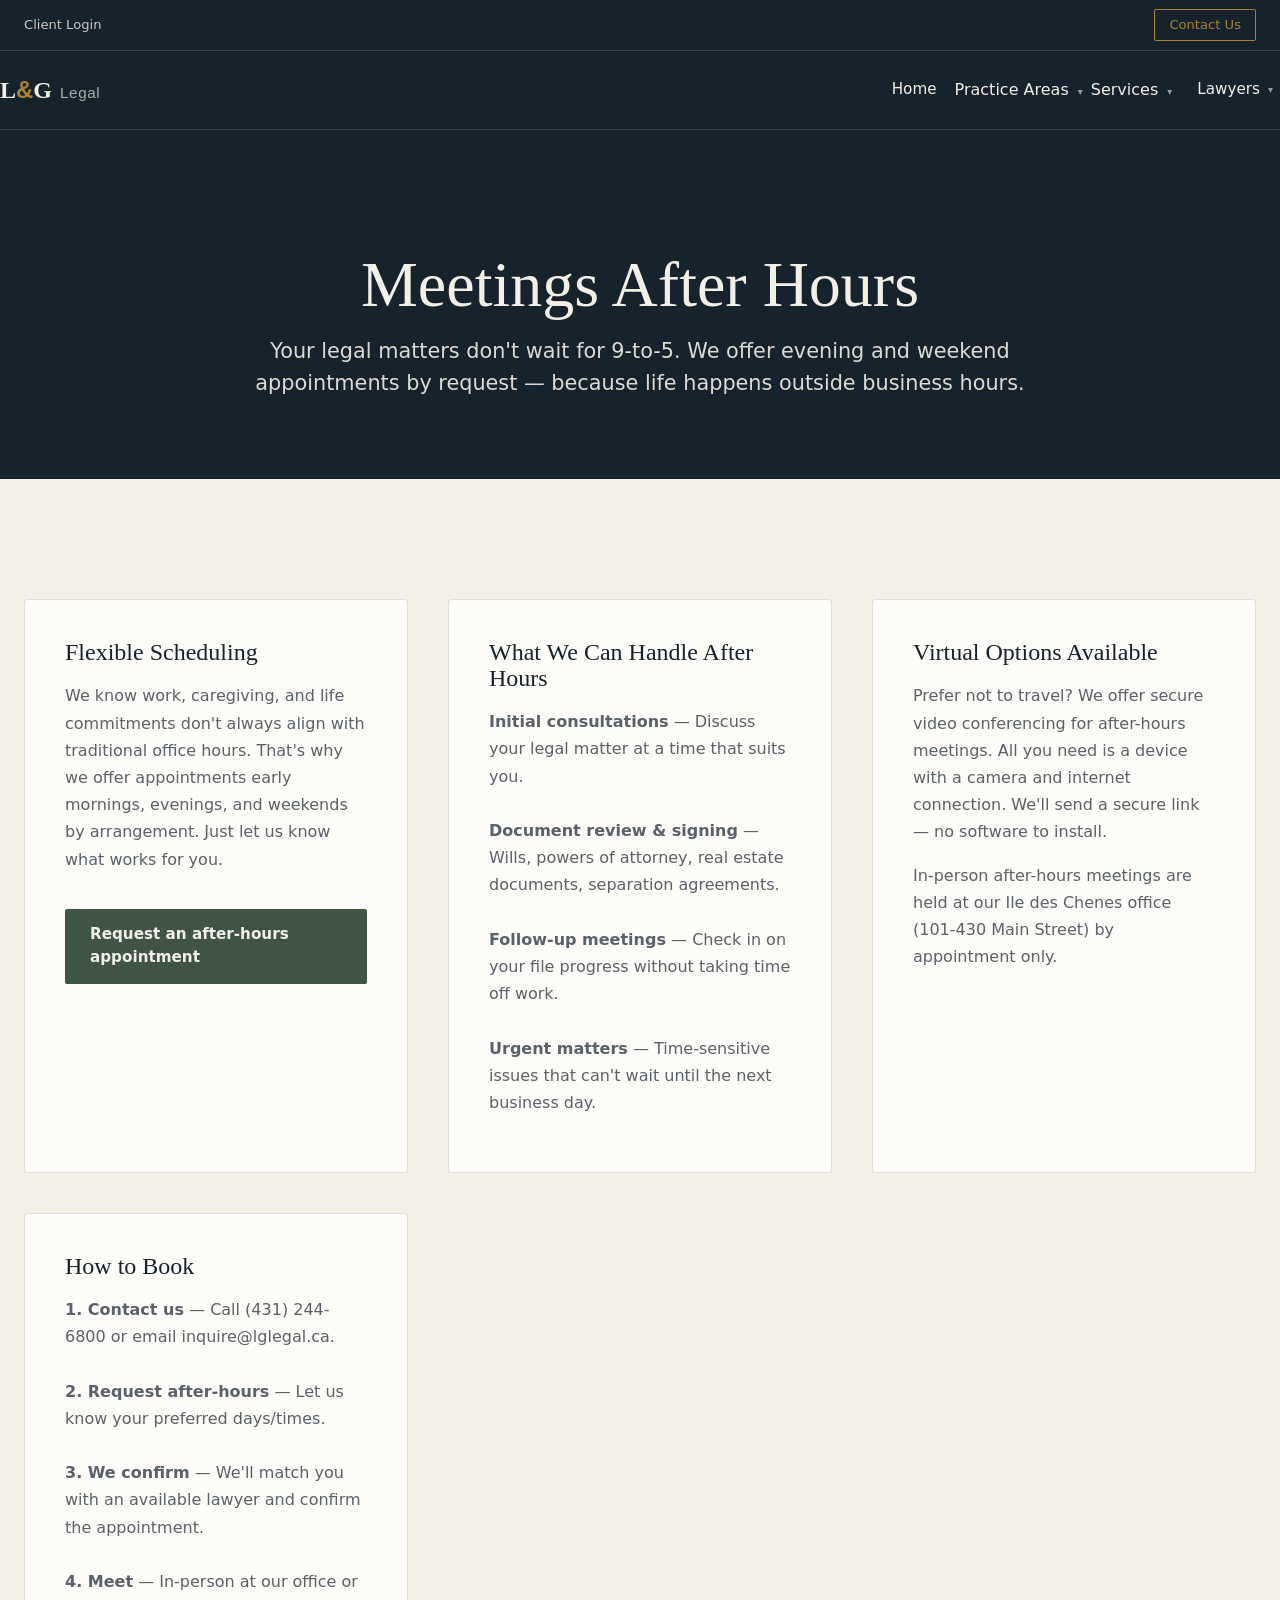
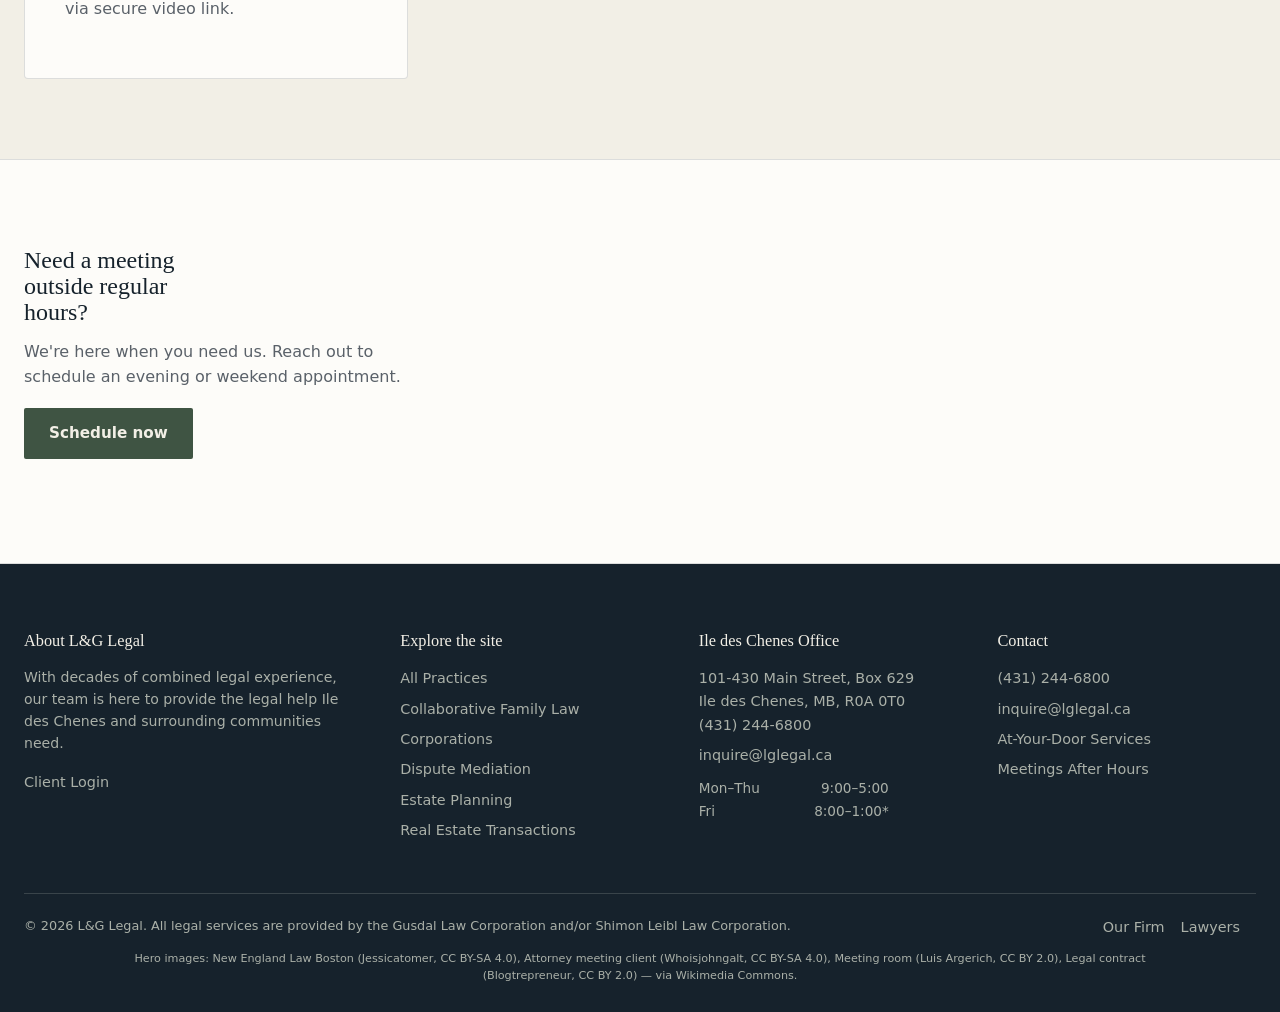
==== commit 09609368: "Add files via upload" ====
--- a/after-hours.html
+++ b/after-hours.html
@@ -18,7 +18,6 @@
 <link rel="stylesheet" href="css/styles.css">
 </head>
 <body>
-<a href="#main" class="skip-link">Skip to main content</a>
 
 <header class="site">
   <div class="topbar">
@@ -66,7 +65,7 @@
   </div>
 </header>
 
-<main id="main">
+<main>
   <section class="services-hero">
     <div class="wrap">
       <h1>Meetings After Hours</h1>
--- a/css/styles.css
+++ b/css/styles.css
@@ -143,6 +143,7 @@
 .re-intro h2{font-size:1.5rem; max-width:16ch;}
 .re-intro p{color:var(--text-muted); margin-top:14px;}
 .re-intro a{color:var(--accent-2); font-weight:600; text-decoration:none;}
+.re-intro .btn-primary{color:#f2efe6;}
 .re-card{border-left:2px solid var(--accent); padding-left:20px;}
 .re-card h4{font-family:'Fraunces',serif; font-weight:500; font-size:1.15rem; margin:0 0 8px;}
 .re-card a{display:block; text-decoration:none; color:var(--text); margin-bottom:4px;}
@@ -224,7 +225,7 @@
 
 /* btn */
 .btn{display:inline-block; padding:13px 24px; text-decoration:none; font-size:.95rem; font-weight:600; border-radius:2px; border:1px solid transparent;}
-.btn-primary{background:var(--accent-2); color:#f2efe6;}
+.btn-primary{background:var(--accent-2); color:#f2efe6 !important;}
 .btn-primary:hover{background:#324a37;}
 .btn-outline{border-color:var(--border); color:var(--text);}
 .btn-outline:hover{border-color:var(--accent); color:var(--accent);}
@@ -232,4 +233,131 @@
 /* page header for subpages */
 .page-header{background:var(--bg-alt); color:var(--text-alt); padding:100px 0 60px; text-align:center;}
 .page-header h1{font-size:clamp(2.5rem,5vw,4rem); margin-bottom:1rem;}
-.page-header p{font-size:clamp(1.1rem,2vw,1.3rem); max-width:60ch; margin:0 auto; opacity:.9;}+.page-header p{font-size:clamp(1.1rem,2vw,1.3rem); max-width:60ch; margin:0 auto; opacity:.9;}
+
+/* ==========================================================================
+   DEVICE-SPECIFIC OPTIMIZATIONS
+   ========================================================================== */
+
+/* Touch-friendly targets (min 44x44px) */
+@media (pointer: coarse) {
+  a, button, input, select, textarea, .btn, .nav-btn, .slider-nav, .slider-dots button {
+    min-height: 44px;
+    min-width: 44px;
+  }
+  .dropdown a { padding: 14px 18px; }
+  .nav-btn { padding: 14px 20px; }
+  .btn { padding: 16px 28px; }
+  .btn-contact-sm { padding: 10px 18px; }
+}
+
+/* High-DPI displays */
+@media (-webkit-min-device-pixel-ratio: 2), (min-resolution: 192dpi) {
+  .hero-bg img, .slide-bg img { image-rendering: -webkit-optimize-contrast; }
+}
+
+/* Reduced motion */
+@media (prefers-reduced-motion: reduce) {
+  *, *::before, *::after {
+    animation-duration: 0.01ms !important;
+    animation-iteration-count: 1 !important;
+    transition-duration: 0.01ms !important;
+    scroll-behavior: auto !important;
+  }
+}
+
+/* Landscape phone */
+@media (max-width: 720px) and (orientation: landscape) {
+  .hero-slider { min-height: 100vh; height: auto; }
+  .slide-content { padding: 20px 5vw; }
+  .slide-content h1 { font-size: clamp(1.8rem, 6vw, 2.5rem); }
+  .page-header { padding: 60px 0 40px; }
+}
+
+/* Small phones */
+@media (max-width: 480px) {
+  .wrap { padding: 0 16px; }
+  .topbar .wrap { gap: 12px; }
+  .topbar { font-size: .75rem; }
+  .logo .mark { font-size: 1.3rem; }
+  .logo .word { font-size: .85rem; }
+  .nav-btn { padding: 10px 12px; font-size: .85rem; }
+  .caret { display: none; }
+  .hero-slider { min-height: 100vh; }
+  .slide-content { padding: 0 4vw; }
+  .slide-content h1 { font-size: clamp(1.6rem, 7vw, 2.2rem); max-width: 100%; }
+  .slide-content p { font-size: clamp(.95rem, 3.5vw, 1.1rem); max-width: 100%; }
+  .btn { padding: 14px 20px; font-size: .9rem; width: 100%; text-align: center; }
+  .section-head { margin-bottom: 24px; }
+  .ledger-row { grid-template-columns: 1fr; gap: 12px; padding: 18px 0; }
+  .ledger-row h3 { font-size: 1.1rem; }
+  .avatar { width: 64px; height: 64px; }
+  .services-grid { grid-template-columns: 1fr; }
+  .service-card { padding: 24px; }
+  .form-panel { padding: 20px; }
+  .field-row { grid-template-columns: 1fr; }
+  .footer-grid { grid-template-columns: 1fr; gap: 24px; }
+  .bottom-bar { flex-direction: column; align-items: center; text-align: center; }
+  .image-credits { font-size: .65rem; padding: 8px 16px; }
+}
+
+/* Tablet */
+@media (min-width: 721px) and (max-width: 1024px) {
+  .lawyers-grid { grid-template-columns: repeat(2, 1fr); }
+  .steps { grid-template-columns: repeat(2, 1fr); }
+  .services-grid { grid-template-columns: repeat(2, 1fr); }
+  .footer-grid { grid-template-columns: 1fr 1fr; }
+}
+
+/* Desktop large */
+@media (min-width: 1200px) {
+  .wrap { max-width: 1280px; }
+  .lawyers-grid { gap: 60px; }
+  .avatar { width: 96px; height: 96px; font-size: 1.8rem; }
+}
+
+/* Print styles */
+@media print {
+  header, .hero, .slider-nav, .slider-dots, .btn, .nav-btn, .menu-toggle, footer { display: none !important; }
+  body { background: white; color: black; font-size: 12pt; line-height: 1.5; }
+  .wrap { max-width: 100%; padding: 0; }
+  section { padding: 0; }
+  a { color: black; text-decoration: underline; }
+  .page-header { background: white; color: black; padding: 2rem 0; }
+  .page-header h1 { font-size: 2rem; }
+  .ledger-row { border-bottom: 1px solid #ccc; page-break-inside: avoid; }
+  .lawyer { page-break-inside: avoid; }
+  .service-card { border: 1px solid #ccc; page-break-inside: avoid; }
+}
+
+/* Form improvements for mobile */
+input[type="tel"] { -webkit-appearance: none; }
+input[type="email"] { -webkit-appearance: none; }
+input, textarea { -webkit-appearance: none; border-radius: 0; }
+select { -webkit-appearance: none; background-image: url("data:image/svg+xml,%3Csvg xmlns='http://www.w3.org/2000/svg' viewBox='0 0 24 24' fill='%2316222c'%3E%3Cpath d='M7 10l5 5 5-5z'/%3E%3C/svg%3E"); background-repeat: no-repeat; background-position: right 12px center; background-size: 20px; padding-right: 40px; }
+
+/* Slider touch improvements */
+.slides { touch-action: pan-y; }
+.slide { touch-action: pan-y; }
+
+/* iOS viewport fix */
+@supports (height: 100dvh) {
+  .hero-slider { height: 100dvh; min-height: 100dvh; }
+}
+
+/* Focus visible for keyboard navigation */
+:focus-visible { outline: 2px solid var(--accent); outline-offset: 2px; }
+
+
+
+/* Image optimization */
+img { height: auto; max-width: 100%; }
+.slide-bg img { width: 100%; height: 100%; object-fit: cover; }
+
+/* Better text rendering */
+html { -webkit-font-smoothing: antialiased; -moz-osx-font-smoothing: grayscale; text-rendering: optimizeLegibility; }
+
+/* Prevent zoom on input focus (iOS) */
+@media screen and (max-width: 720px) {
+  input, select, textarea { font-size: 16px !important; }
+}
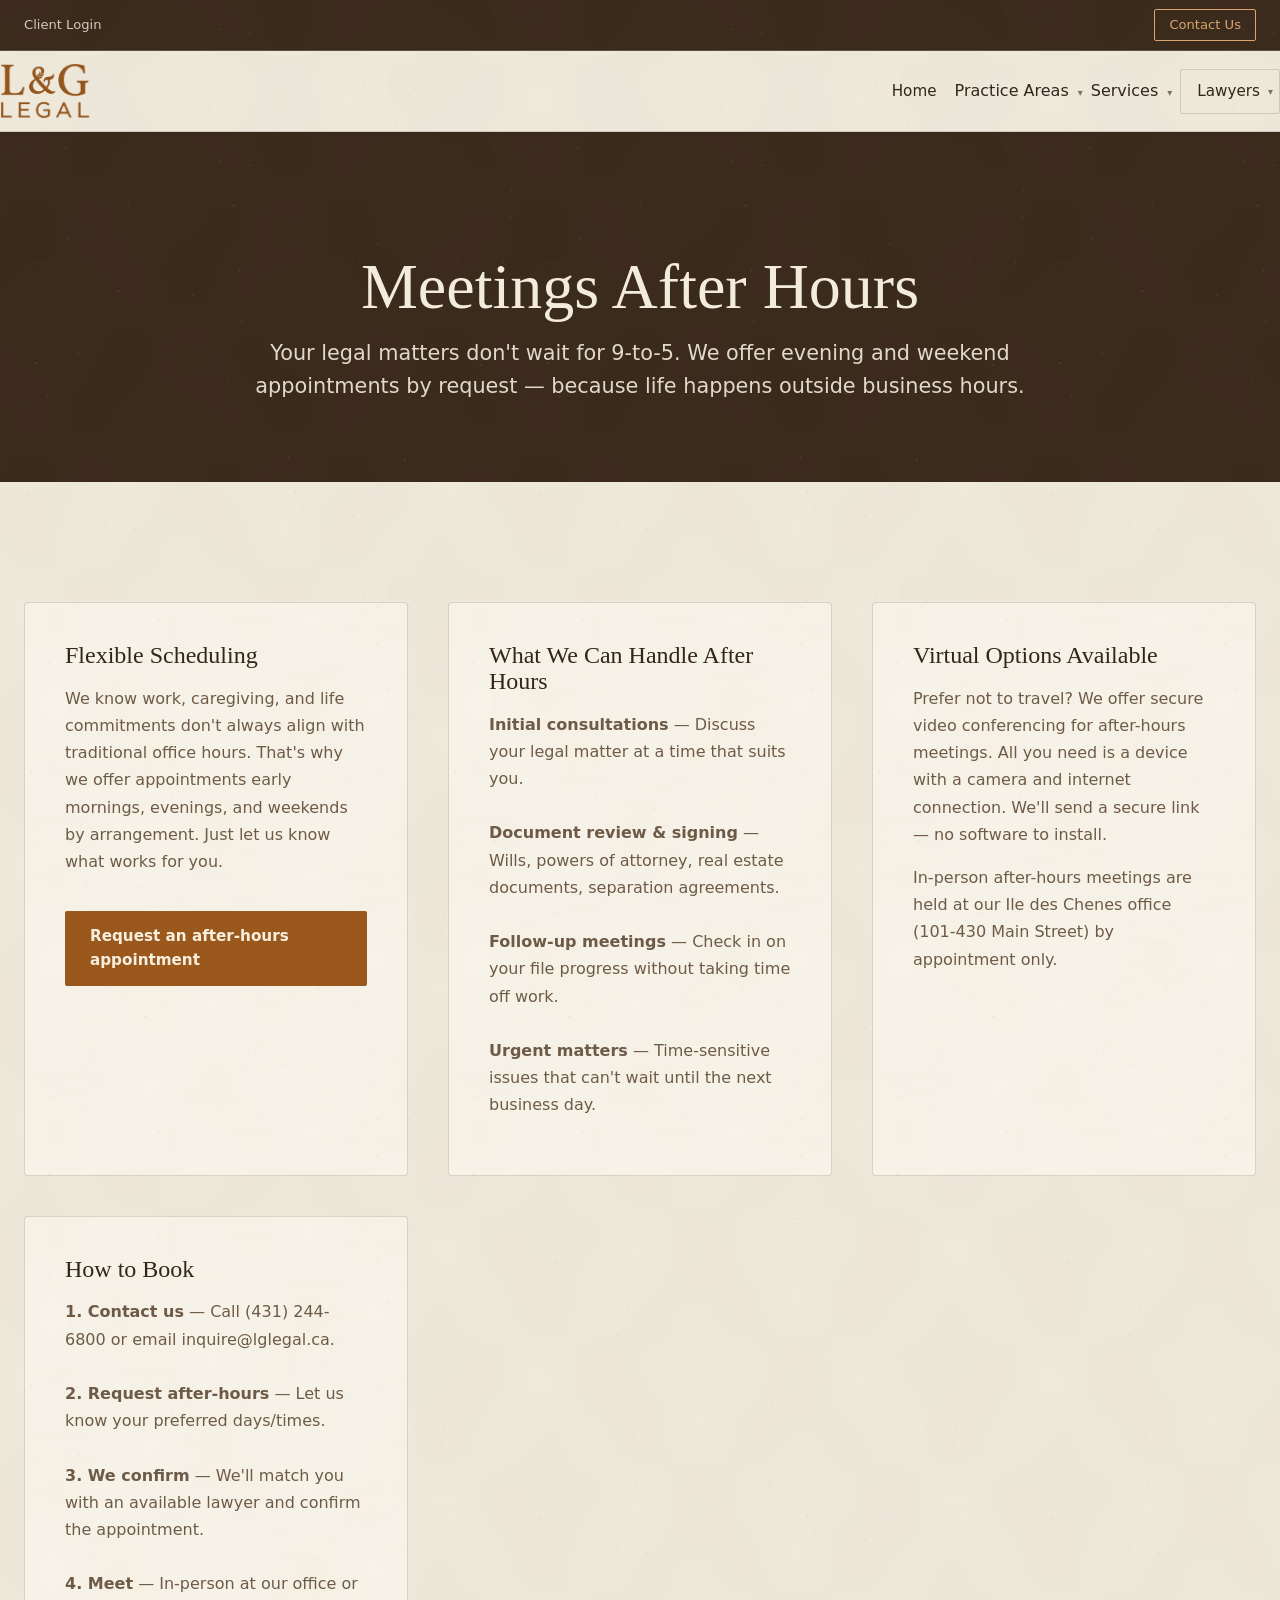
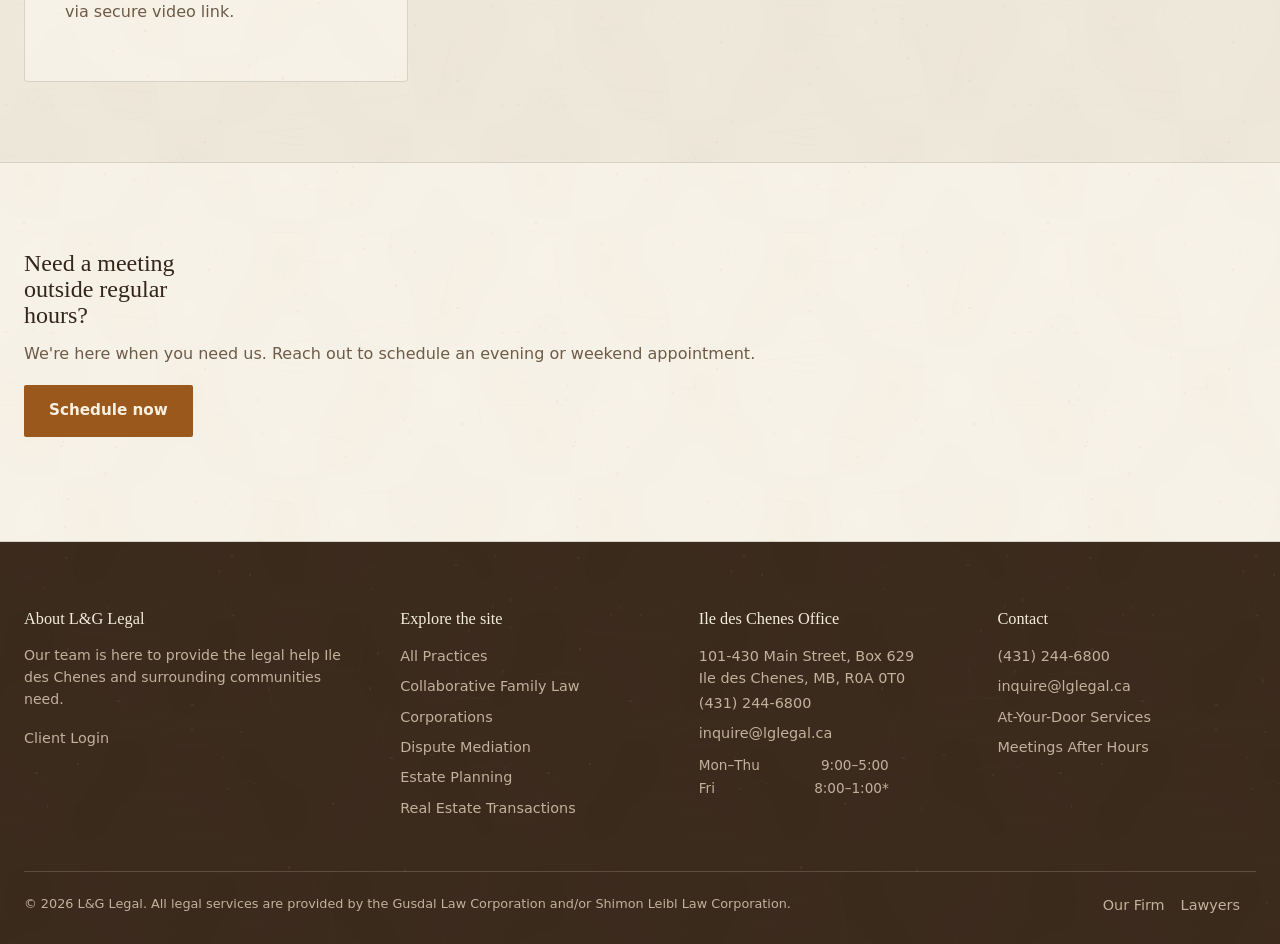
==== commit bc30b554: "Add files via upload" ====
--- a/after-hours.html
+++ b/after-hours.html
@@ -3,14 +3,14 @@
 <head>
 <meta charset="UTF-8">
 <meta name="viewport" content="width=device-width, initial-scale=1, viewport-fit=cover">
-<meta name="theme-color" content="#16222c">
+<meta name="theme-color" content="#3a2a1c">
 <meta name="apple-mobile-web-app-capable" content="yes">
 <meta name="apple-mobile-web-app-status-bar-style" content="black-translucent">
 <meta name="apple-mobile-web-app-title" content="L&G Legal">
 <meta name="mobile-web-app-capable" content="yes">
 <link rel="manifest" href="manifest.json">
 <link rel="apple-touch-icon" href="images/icon-192.png">
-<link rel="icon" type="image/svg+xml" href="data:image/svg+xml,<svg xmlns='http://www.w3.org/2000/svg' viewBox='0 0 100 100'><text y='.9em' font-size='90'>⚖</text></svg>">
+<link rel="icon" type="image/png" sizes="192x192" href="images/icon-192.png">
 <title>Meetings After Hours — L&G Legal</title>
 <link rel="preconnect" href="https://fonts.googleapis.com">
 <link rel="preconnect" href="https://fonts.gstatic.com" crossorigin>
@@ -31,10 +31,7 @@
     </div>
   </div>
   <div class="wrap navbar">
-    <a class="logo" href="index.html">
-      <span class="mark">L<em>&</em>G</span>
-      <span class="word">Legal</span>
-    </a>
+    <a class="logo" href="index.html"><img src="images/logo.png" alt="L&G Legal"></a>
     <button class="menu-toggle" id="menuToggle" aria-expanded="false" aria-controls="mainNav">Menu</button>
     <nav class="main" id="mainNav">
       <a href="index.html">Home</a>
@@ -120,7 +117,7 @@
     <div class="footer-grid">
       <div>
         <h5>About L&G Legal</h5>
-        <p>With decades of combined legal experience, our team is here to provide the legal help Ile des Chenes and surrounding communities need.</p>
+        <p>Our team is here to provide the legal help Ile des Chenes and surrounding communities need.</p>
         <a href="https://client.cosmolex.com" target="_blank" rel="noopener">Client Login</a>
       </div>
       <div>
@@ -154,10 +151,7 @@
       <span id="copyLine">© 2026 L&G Legal. All legal services are provided by the Gusdal Law Corporation and/or Shimon Leibl Law Corporation.</span>
       <span><a href="lawyers.html" style="display:inline;">Our Firm</a><a href="lawyers.html" style="display:inline;">Lawyers</a></span>
     </div>
-    <div class="image-credits" style="text-align:center; font-size:.7rem; color:var(--text-muted-alt); padding-top:12px; max-width:1120px; margin:0 auto; padding-left:24px; padding-right:24px; line-height:1.5;">
-      Hero images: New England Law Boston (Jessicatomer, CC BY-SA 4.0), Attorney meeting client (Whoisjohngalt, CC BY-SA 4.0), Meeting room (Luis Argerich, CC BY 2.0), Legal contract (Blogtrepreneur, CC BY 2.0) — via Wikimedia Commons.
-    </div>
-  </div>
+</div>
 </footer>
 
 <script src="js/main.js"></script>
--- a/css/styles.css
+++ b/css/styles.css
@@ -1,26 +1,15 @@
 :root{
-    --bg:#f2efe6; --bg-panel:#fdfcf9; --bg-alt:#16222c; --bg-alt-2:#1f303d;
-    --text:#16222c; --text-alt:#f2efe6; --text-muted:#5a6169; --text-muted-alt:#aab0a8;
-    --accent:#a9822f; --accent-2:#3f5443; --border:rgba(22,34,44,.14); --border-alt:rgba(242,239,230,.16);
-    --shadow: 0 1px 2px rgba(22,34,44,.06);
+    --bg:#efe9dc; --bg-panel:#f8f3e8; --bg-alt:#3a2a1c; --bg-alt-2:#4a3725;
+    --text:#33251a; --text-alt:#f3ecdd; --text-muted:#6e5b47; --text-muted-alt:#c2b19b;
+    --accent:#9a581d; --accent-light:#d8a66e; --accent-2:#6b3f1d;
+    --border:rgba(51,37,26,.16); --border-alt:rgba(243,236,221,.18);
+    --shadow: 0 1px 2px rgba(51,37,26,.06);
+    --grain:url('../images/paper-grain.png');
     padding-top:env(safe-area-inset-top,0px); padding-bottom:env(safe-area-inset-bottom,0px);
 }
-@media (prefers-color-scheme: dark){
-    :root:not([data-theme="light"]){
-      --bg:#12181c; --bg-panel:#1a2329; --bg-alt:#0c1114; --bg-alt-2:#171f24;
-      --text:#eae6da; --text-alt:#eae6da; --text-muted:#a3a89c; --text-muted-alt:#8b9188;
-      --accent:#c9a24c; --accent-2:#7ba081; --border:rgba(234,230,218,.14); --border-alt:rgba(234,230,218,.12);
-      --shadow: 0 1px 2px rgba(0,0,0,.3);
-    }
-}
-:root[data-theme="dark"]{
-    --bg:#12181c; --bg-panel:#1a2329; --bg-alt:#0c1114; --bg-alt-2:#171f24;
-    --text:#eae6da; --text-alt:#eae6da; --text-muted:#a3a89c; --text-muted-alt:#8b9188;
-    --accent:#c9a24c; --accent-2:#7ba081; --border:rgba(234,230,218,.14); --border-alt:rgba(234,230,218,.12);
-}
 *{box-sizing:border-box;}
-html{scroll-behavior:smooth; scroll-padding-top:calc(96px + env(safe-area-inset-top,0px));}
-body{margin:0; background:var(--bg); color:var(--text); font-family:'Public Sans',system-ui,sans-serif; line-height:1.55; -webkit-font-smoothing:antialiased;}
+html{scroll-behavior:smooth; scroll-padding-top:calc(124px + env(safe-area-inset-top,0px));}
+body{margin:0; background-color:var(--bg); background-image:var(--grain); color:var(--text); font-family:'Public Sans',system-ui,sans-serif; line-height:1.55; -webkit-font-smoothing:antialiased;}
 h1,h2,h3{font-family:'Fraunces',Georgia,serif; font-weight:500; line-height:1.08; margin:0;}
 a{color:inherit; text-decoration:none;}
 img,svg{max-width:100%;}
@@ -29,46 +18,44 @@
 @media(max-width:720px){ section{padding:56px 0;} }
 
 /* header */
-header.site{position:sticky; top:0; z-index:40; background:var(--bg-alt); color:var(--text-alt); border-bottom:1px solid var(--border-alt);}
-.topbar{border-bottom:1px solid var(--border-alt); font-size:.82rem;}
+header.site{position:sticky; top:0; z-index:40; background-color:var(--bg); background-image:var(--grain); color:var(--text); border-bottom:1px solid var(--border);}
+.topbar{background-color:var(--bg-alt); background-image:var(--grain); color:var(--text-alt); border-bottom:1px solid var(--border-alt); font-size:.82rem;}
 .topbar .wrap{display:flex; align-items:center; justify-content:space-between; gap:16px; padding-top:9px; padding-bottom:9px; padding-top:calc(9px + env(safe-area-inset-top,0px));}
 .topbar-left{display:flex; gap:18px; flex-wrap:wrap;}
 .topbar-left a{opacity:.82; text-decoration:none;}
-.topbar-left a:hover{opacity:1; color:var(--accent);}
+.topbar-left a:hover{opacity:1; color:var(--accent-light);}
 .serving{display:flex; align-items:center; gap:8px; opacity:.8;}
 .pill{border:1px solid var(--border-alt); border-radius:20px; padding:3px 11px; text-decoration:none; opacity:.85;}
-.pill:hover{border-color:var(--accent); color:var(--accent); opacity:1;}
+.pill:hover{border-color:var(--accent-light); color:var(--accent-light); opacity:1;}
 .topbar-right{display:flex; align-items:center; gap:14px;}
 .topbar-right a{text-decoration:none;}
-.btn-contact-sm{border:1px solid var(--accent); color:var(--accent); padding:5px 14px; border-radius:2px;}
-.btn-contact-sm:hover{background:var(--accent); color:var(--bg-alt);}
-.navbar{display:flex; align-items:center; justify-content:space-between; padding:16px 0;}
-.logo{display:flex; align-items:baseline; gap:8px; text-decoration:none; font-family:'Playfair Display',Georgia,serif;}
-.logo .mark{font-size:1.5rem; font-weight:600; color:var(--text-alt);}
-.logo .mark em{font-family:Arial,sans-serif; font-style:normal; color:var(--accent);}
-.logo .word{font-size:.95rem; letter-spacing:.04em; color:var(--text-muted-alt); font-family:'Public Sans',sans-serif;}
+.btn-contact-sm{border:1px solid var(--accent-light); color:var(--accent-light); padding:5px 14px; border-radius:2px;}
+.btn-contact-sm:hover{background:var(--accent-light); color:var(--bg-alt);}
+.navbar{display:flex; align-items:center; justify-content:space-between; padding:12px 0;}
+.logo{display:flex; align-items:center; text-decoration:none;}
+.logo img{display:block; height:56px; width:auto;}
 nav.main{display:flex; gap:2px; align-items:center;}
-nav.main > a{position:relative; padding:10px 16px; text-decoration:none; font-size:.95rem;}
+nav.main > a{position:relative; padding:10px 16px; text-decoration:none; font-size:.95rem; color:var(--text);}
 nav.main > .has-drop{display:flex; align-items:center;}
 nav.main > .has-drop > a{padding-right:6px;}
 nav.main > .has-drop:hover .dropdown, nav.main > .has-drop:focus-within .dropdown{display:block;}
-.dropdown{display:none; position:absolute; top:100%; left:0; background:var(--bg-alt-2); border:1px solid var(--border-alt); min-width:230px; padding:6px 0; box-shadow:0 8px 24px rgba(0,0,0,.25);}
-.dropdown a{display:block; padding:9px 18px; font-size:.9rem; text-decoration:none; color:var(--text-alt); opacity:.85;}
-.dropdown a:hover{opacity:1; color:var(--accent); background:rgba(255,255,255,.03);}
+.dropdown{display:none; position:absolute; top:100%; left:0; background-color:var(--bg-panel); background-image:var(--grain); border:1px solid var(--border); min-width:230px; padding:6px 0; box-shadow:0 14px 30px rgba(51,37,26,.14);}
+.dropdown a{display:block; padding:9px 18px; font-size:.9rem; text-decoration:none; color:var(--text); opacity:.9;}
+.dropdown a:hover{opacity:1; color:var(--accent); background:rgba(147,85,28,.07);}
 .has-drop{position:relative;}
 .caret{font-size:.62rem; margin-left:4px; opacity:.6;}
-.nav-btn{display:inline-flex; align-items:center; gap:4px; padding:10px 16px; font-size:.95rem; font-weight:500; color:var(--text-alt); background:transparent; border:1px solid transparent; border-radius:2px; text-decoration:none; transition:background .2s, border-color .2s;}
-.nav-btn:hover{background:rgba(255,255,255,.1); border-color:rgba(255,255,255,.2);}
-.menu-toggle{display:none; background:none; border:1px solid var(--border-alt); color:var(--text-alt); padding:8px 10px; border-radius:2px;}
+.nav-btn{display:inline-flex; align-items:center; gap:4px; padding:10px 16px; font-size:.95rem; font-weight:500; color:var(--text); background:transparent; border:1px solid var(--border); border-radius:2px; text-decoration:none; transition:background .2s, border-color .2s, color .2s;}
+.nav-btn:hover{background:rgba(147,85,28,.07); border-color:var(--accent); color:var(--accent);}
+.menu-toggle{display:none; background:none; border:1px solid var(--border); color:var(--text); padding:8px 10px; border-radius:2px;}
 @media(max-width:900px){
-    nav.main{display:none; position:absolute; left:0; right:0; top:100%; background:var(--bg-alt); flex-direction:column; align-items:stretch; border-bottom:1px solid var(--border-alt); padding:6px 0;}
+    nav.main{display:none; position:absolute; left:0; right:0; top:100%; background-color:var(--bg); background-image:var(--grain); flex-direction:column; align-items:stretch; border-bottom:1px solid var(--border); padding:6px 0; box-shadow:0 16px 28px rgba(51,37,26,.12);}
     nav.main.open{display:flex;}
     nav.main > a, nav.main > .has-drop > a, nav.main > .has-drop > .nav-btn{padding:12px 24px; display:flex; align-items:center; justify-content:space-between;}
-    .dropdown{position:static; display:block; border:none; background:rgba(255,255,255,.02); box-shadow:none;}
+    .dropdown{position:static; display:block; border:none; background-color:rgba(147,85,28,.04); background-image:none; box-shadow:none;}
     .has-drop:hover .dropdown, .has-drop .dropdown{display:none;}
     .has-drop.open .dropdown{display:block;}
     .menu-toggle{display:block;}
-    .topbar-left{display:none;}
+    .topbar-left{display:flex;}
 }
 
 /* hero slider */
@@ -76,12 +63,9 @@
 .hero-slider{position:relative; width:100%; height:100vh; min-height:600px;}
 .slides{display:flex; width:100%; height:100%; transition:transform .6s cubic-bezier(.25,.46,.45,.94);}
 .slide{position:relative; flex:0 0 100%; width:100%; height:100%;}
-.slide-bg{position:absolute; inset:0; z-index:0;}
+.slide-bg{position:absolute; inset:0; z-index:0; background-color:var(--bg-alt);}
 .slide-bg img{width:100%; height:100%; object-fit:cover;}
-.slide-bg::after{content:""; position:absolute; inset:0; background:linear-gradient(135deg, rgba(22,34,44,.85) 0%, rgba(22,34,44,.6) 50%, rgba(22,34,44,.4) 100%);}
-@media (prefers-color-scheme: dark){
-    .slide-bg::after{background:linear-gradient(135deg, rgba(18,24,28,.9) 0%, rgba(18,24,28,.7) 50%, rgba(18,24,28,.5) 100%);}
-}
+.slide-bg::after{content:""; position:absolute; inset:0; background:linear-gradient(135deg, rgba(45,31,19,.88) 0%, rgba(45,31,19,.64) 50%, rgba(45,31,19,.42) 100%);}
 .slide-content{position:relative; z-index:1; display:flex; flex-direction:column; justify-content:center; align-items:flex-start; height:100%; padding:0 5vw; max-width:1120px; margin:0 auto; color:var(--text-alt); text-align:left;}
 .slide-content h1{font-size:clamp(2.2rem,5vw,4rem); max-width:14ch; line-height:1.1; margin:0 0 1.5rem; font-weight:500; animation:slideUp .8s ease forwards; opacity:0; transform:translateY(30px);}
 .slide-content p{font-size:clamp(1rem,2vw,1.25rem); max-width:55ch; line-height:1.7; margin:0 0 2.5rem; opacity:.9; animation:slideUp .8s .15s ease forwards; opacity:0; transform:translateY(30px);}
@@ -99,7 +83,7 @@
     .slide-content h1,.slide-content p,.slide-content .btn{animation:none; opacity:1; transform:none;}
 }
 .slider-nav{position:absolute; top:50%; transform:translateY(-50%); z-index:10; width:56px; height:56px; border-radius:50%; background:rgba(255,255,255,.1); border:1px solid rgba(255,255,255,.2); color:var(--text-alt); font-size:1.8rem; cursor:pointer; display:flex; align-items:center; justify-content:center; transition:background .2s, border-color .2s;}
-.slider-nav:hover{background:var(--accent); border-color:var(--accent);}
+.slider-nav:hover{background:var(--accent-light); border-color:var(--accent-light); color:var(--bg-alt);}
 .slider-nav.prev{left:40px;}
 .slider-nav.next{right:40px;}
 @media(max-width:720px){
@@ -109,19 +93,19 @@
 }
 .slider-dots{position:absolute; bottom:40px; left:50%; transform:translateX(-50%); display:flex; gap:10px; z-index:10;}
 .slider-dots button{width:12px; height:12px; border-radius:50%; border:none; background:rgba(255,255,255,.4); cursor:pointer; transition:background .2s, transform .2s;}
-.slider-dots button.active{background:var(--accent); transform:scale(1.2);}
-.slider-dots button:hover{background:var(--accent);}
+.slider-dots button.active{background:var(--accent-light); transform:scale(1.2);}
+.slider-dots button:hover{background:var(--accent-light);}
 @media(max-width:720px){ .slider-dots{bottom:24px;} }
 
 /* about */
-.about{background:var(--bg-alt); color:var(--text-alt);}
-.about .wrap{display:grid; grid-template-columns:1.3fr .7fr; gap:64px;}
+.about{background-color:var(--bg-alt); background-image:var(--grain); color:var(--text-alt);}
+.about .wrap{display:grid; grid-template-columns:1fr; gap:64px; max-width:820px; margin:0 auto;}
 @media(max-width:860px){ .about .wrap{grid-template-columns:1fr; gap:40px;} }
 .about h2{font-size:clamp(1.6rem,3vw,2.2rem); margin-bottom:20px;}
 .about p{color:var(--text-muted-alt); max-width:56ch; margin:0 0 16px;}
 .about p:last-of-type{color:var(--text-alt); font-style:italic;}
 .stat{border-left:2px solid var(--accent); padding-left:22px;}
-.stat .num{font-family:'Fraunces',serif; font-size:3rem; color:var(--accent); display:block;}
+.stat .num{font-family:'Fraunces',serif; font-size:3rem; color:var(--accent-light); display:block;}
 .stat .label{color:var(--text-muted-alt); font-size:.95rem;}
 
 /* practice areas — ledger rows */
@@ -137,13 +121,13 @@
 .ledger-row a.ask:hover{border-color:var(--accent-2);}
 
 /* real estate callout */
-.re-callout{background:var(--bg-panel); border-top:1px solid var(--border); border-bottom:1px solid var(--border);}
-.re-callout .wrap{display:grid; grid-template-columns:1fr 1fr 1fr; gap:36px;}
+.re-callout{background-color:var(--bg-panel); background-image:var(--grain); border-top:1px solid var(--border); border-bottom:1px solid var(--border);}
+.re-callout .wrap{display:grid; grid-template-columns:1fr; gap:36px;}
 @media(max-width:860px){ .re-callout .wrap{grid-template-columns:1fr;} }
 .re-intro h2{font-size:1.5rem; max-width:16ch;}
 .re-intro p{color:var(--text-muted); margin-top:14px;}
 .re-intro a{color:var(--accent-2); font-weight:600; text-decoration:none;}
-.re-intro .btn-primary{color:#f2efe6;}
+.re-intro .btn-primary{color:#f7f0e1;}
 .re-card{border-left:2px solid var(--accent); padding-left:20px;}
 .re-card h4{font-family:'Fraunces',serif; font-weight:500; font-size:1.15rem; margin:0 0 8px;}
 .re-card a{display:block; text-decoration:none; color:var(--text); margin-bottom:4px;}
@@ -151,19 +135,22 @@
 .re-card .addr{color:var(--text-muted); font-size:.92rem; margin-top:6px;}
 
 /* services pages */
-.services-hero{background:var(--bg-alt); color:var(--text-alt); padding:120px 0 80px; text-align:center;}
+.services-hero{background-color:var(--bg-alt); background-image:var(--grain); color:var(--text-alt); padding:120px 0 80px; text-align:center;}
 .services-hero h1{font-size:clamp(2.5rem,5vw,4rem); margin-bottom:1rem;}
 .services-hero p{font-size:clamp(1.1rem,2vw,1.3rem); max-width:60ch; margin:0 auto; opacity:.9;}
 .services-content{padding:80px 0;}
+.services-content h2{margin-bottom:16px;}
+.services-content .wrap p, .services-content .wrap li{max-width:72ch;}
+.lawyer-card p{max-width:none;}
 .services-grid{display:grid; grid-template-columns:repeat(auto-fit, minmax(300px, 1fr)); gap:40px; margin-top:40px;}
-.service-card{background:var(--bg-panel); border:1px solid var(--border); padding:40px; border-radius:4px; transition:transform .2s, box-shadow .2s;}
-.service-card:hover{transform:translateY(-4px); box-shadow:0 12px 32px rgba(22,34,44,.1);}
+.service-card{background-color:var(--bg-panel); background-image:var(--grain); border:1px solid var(--border); padding:40px; border-radius:4px; transition:transform .2s, box-shadow .2s;}
+.service-card:hover{transform:translateY(-4px); box-shadow:0 12px 32px rgba(51,37,26,.12);}
 .service-card h3{font-family:'Fraunces',serif; font-size:1.5rem; margin-bottom:1rem; color:var(--text);}
 .service-card p{color:var(--text-muted); line-height:1.7;}
 .service-card .btn{margin-top:20px;}
 
 /* lawyers */
-.lawyers-grid{display:grid; grid-template-columns:repeat(3,1fr); gap:44px; margin-top:8px;}
+.lawyers-grid{display:grid; grid-template-columns:repeat(2,1fr); gap:44px; margin-top:8px;}
 @media(max-width:860px){ .lawyers-grid{grid-template-columns:1fr; gap:40px;} }
 .avatar{width:76px; height:76px; border-radius:50%; border:1.5px solid var(--accent); background-size:cover; background-position:center; background-repeat:no-repeat; margin-bottom:18px;}
 .lawyer h3{font-size:1.3rem; margin-bottom:4px; font-weight:500;}
@@ -171,12 +158,12 @@
 .lawyer p{color:var(--text-muted); font-size:.96rem; margin:0;}
 
 /* process */
-.process{background:var(--bg-alt); color:var(--text-alt);}
+.process{background-color:var(--bg-alt); background-image:var(--grain); color:var(--text-alt);}
 .process .section-head p{color:var(--text-muted-alt);}
 .steps{display:grid; grid-template-columns:repeat(3,1fr); gap:36px; counter-reset:step;}
 @media(max-width:860px){ .steps{grid-template-columns:1fr;} }
-.step{border-top:2px solid var(--accent); padding-top:18px;}
-.step .n{font-family:'Fraunces',serif; color:var(--accent); font-size:1.1rem; display:block; margin-bottom:10px;}
+.step{border-top:2px solid var(--accent-light); padding-top:18px;}
+.step .n{font-family:'Fraunces',serif; color:var(--accent-light); font-size:1.1rem; display:block; margin-bottom:10px;}
 .step h3{font-size:1.15rem; font-weight:500; margin-bottom:10px;}
 .step p{color:var(--text-muted-alt); font-size:.95rem; margin:0;}
 
@@ -184,7 +171,7 @@
 .contact .wrap{display:grid; grid-template-columns:1fr 1fr; gap:60px; align-items:start;}
 @media(max-width:900px){ .contact .wrap{grid-template-columns:1fr;} }
 .offices{display:grid; gap:26px; margin-top:30px;}
-.office{border:1px solid var(--border); padding:22px 24px; background:var(--bg-panel);}
+.office{border:1px solid var(--border); padding:22px 24px; background-color:var(--bg-panel); background-image:var(--grain);}
 .office h4{font-family:'Fraunces',serif; font-weight:500; font-size:1.15rem; margin-bottom:10px;}
 .office .addr, .office .phone, .office a{display:block; color:var(--text-muted); text-decoration:none; font-size:.95rem; margin-bottom:4px;}
 .office a:hover{color:var(--accent-2);}
@@ -192,7 +179,7 @@
 .hours div{display:flex; justify-content:space-between; max-width:220px; padding:2px 0;}
 .hours .note{margin-top:8px; font-size:.78rem;}
 
-.form-panel{background:var(--bg-panel); border:1px solid var(--border); padding:32px;}
+.form-panel{background-color:var(--bg-panel); background-image:var(--grain); border:1px solid var(--border); padding:32px;}
 .form-panel h3{font-size:1.3rem; font-weight:500; margin-bottom:6px;}
 .form-panel > p{color:var(--text-muted); font-size:.92rem; margin:0 0 24px;}
 .field-row{display:grid; grid-template-columns:1fr 1fr; gap:16px;}
@@ -202,21 +189,21 @@
 input, textarea{width:100%; border:none; border-bottom:1px solid var(--border); background:transparent; padding:9px 2px; font:inherit; color:var(--text); margin-bottom:20px;}
 input:focus, textarea:focus{outline:none; border-bottom-color:var(--accent);}
 textarea{resize:vertical; min-height:90px;}
-button[type="submit"]{background:var(--accent-2); color:#f2efe6; border:none; padding:13px 26px; font-size:.95rem; font-weight:600; cursor:pointer; border-radius:2px;}
-button[type="submit"]:hover{background:#324a37;}
+button[type="submit"]{background:var(--accent); color:#f7f0e1; border:none; padding:13px 26px; font-size:.95rem; font-weight:600; cursor:pointer; border-radius:2px;}
+button[type="submit"]:hover{background:#7f4514;}
 button:focus-visible, a:focus-visible, input:focus-visible, textarea:focus-visible{outline:2px solid var(--accent); outline-offset:2px;}
 .thanks{display:none; padding:20px 0;}
 .thanks.show{display:block;}
 .thanks h3{margin-bottom:8px;}
 
 /* footer */
-footer{background:var(--bg-alt); color:var(--text-muted-alt); padding:64px 0 28px; padding-bottom:calc(28px + env(safe-area-inset-bottom,0px));}
+footer{background-color:var(--bg-alt); background-image:var(--grain); color:var(--text-muted-alt); padding:64px 0 28px; padding-bottom:calc(28px + env(safe-area-inset-bottom,0px));}
 .footer-grid{display:grid; grid-template-columns:1.3fr 1fr 1fr 1fr; gap:40px;}
 @media(max-width:860px){ .footer-grid{grid-template-columns:1fr 1fr; row-gap:36px;} }
 @media(max-width:520px){ .footer-grid{grid-template-columns:1fr;} }
 footer h5{color:var(--text-alt); font-family:'Fraunces',serif; font-weight:500; font-size:1.02rem; margin:0 0 14px;}
 footer a{display:block; text-decoration:none; color:var(--text-muted-alt); font-size:.9rem; margin-bottom:8px;}
-footer a:hover{color:var(--accent);}
+footer a:hover{color:var(--accent-light);}
 footer p{font-size:.88rem; margin:0 0 16px;}
 .foot-hours{font-size:.85rem; margin-top:10px;}
 .foot-hours div{display:flex; justify-content:space-between; max-width:190px; padding:1px 0;}
@@ -225,13 +212,13 @@
 
 /* btn */
 .btn{display:inline-block; padding:13px 24px; text-decoration:none; font-size:.95rem; font-weight:600; border-radius:2px; border:1px solid transparent;}
-.btn-primary{background:var(--accent-2); color:#f2efe6 !important;}
-.btn-primary:hover{background:#324a37;}
+.btn-primary{background:var(--accent); color:#f7f0e1 !important;}
+.btn-primary:hover{background:#7f4514;}
 .btn-outline{border-color:var(--border); color:var(--text);}
 .btn-outline:hover{border-color:var(--accent); color:var(--accent);}
 
 /* page header for subpages */
-.page-header{background:var(--bg-alt); color:var(--text-alt); padding:100px 0 60px; text-align:center;}
+.page-header{background-color:var(--bg-alt); background-image:var(--grain); color:var(--text-alt); padding:100px 0 60px; text-align:center;}
 .page-header h1{font-size:clamp(2.5rem,5vw,4rem); margin-bottom:1rem;}
 .page-header p{font-size:clamp(1.1rem,2vw,1.3rem); max-width:60ch; margin:0 auto; opacity:.9;}
 
@@ -277,10 +264,10 @@
 /* Small phones */
 @media (max-width: 480px) {
   .wrap { padding: 0 16px; }
+  .navbar { padding: 10px 16px; }
   .topbar .wrap { gap: 12px; }
   .topbar { font-size: .75rem; }
-  .logo .mark { font-size: 1.3rem; }
-  .logo .word { font-size: .85rem; }
+  .logo img { height: 46px; }
   .nav-btn { padding: 10px 12px; font-size: .85rem; }
   .caret { display: none; }
   .hero-slider { min-height: 100vh; }
@@ -334,7 +321,12 @@
 input[type="tel"] { -webkit-appearance: none; }
 input[type="email"] { -webkit-appearance: none; }
 input, textarea { -webkit-appearance: none; border-radius: 0; }
-select { -webkit-appearance: none; background-image: url("data:image/svg+xml,%3Csvg xmlns='http://www.w3.org/2000/svg' viewBox='0 0 24 24' fill='%2316222c'%3E%3Cpath d='M7 10l5 5 5-5z'/%3E%3C/svg%3E"); background-repeat: no-repeat; background-position: right 12px center; background-size: 20px; padding-right: 40px; }
+select { -webkit-appearance: none; background-image: url("data:image/svg+xml,%3Csvg xmlns='http://www.w3.org/2000/svg' viewBox='0 0 24 24' fill='%2333251a'%3E%3Cpath d='M7 10l5 5 5-5z'/%3E%3C/svg%3E"); background-repeat: no-repeat; background-position: right 12px center; background-size: 20px; padding-right: 40px; }
+
+/* Practice area lawyer cards - responsive */
+.lawyer-card{display:flex; flex-direction:column; align-items:center; text-align:center; gap:16px; padding:32px 24px; max-width:560px; margin:0 auto; background-color:var(--bg-panel); background-image:var(--grain); border:1px solid var(--border);}
+.lawyer-card .avatar{width:96px; height:96px; flex-shrink:0;}
+.lawyer-card-content{width:100%;}
 
 /* Slider touch improvements */
 .slides { touch-action: pan-y; }
